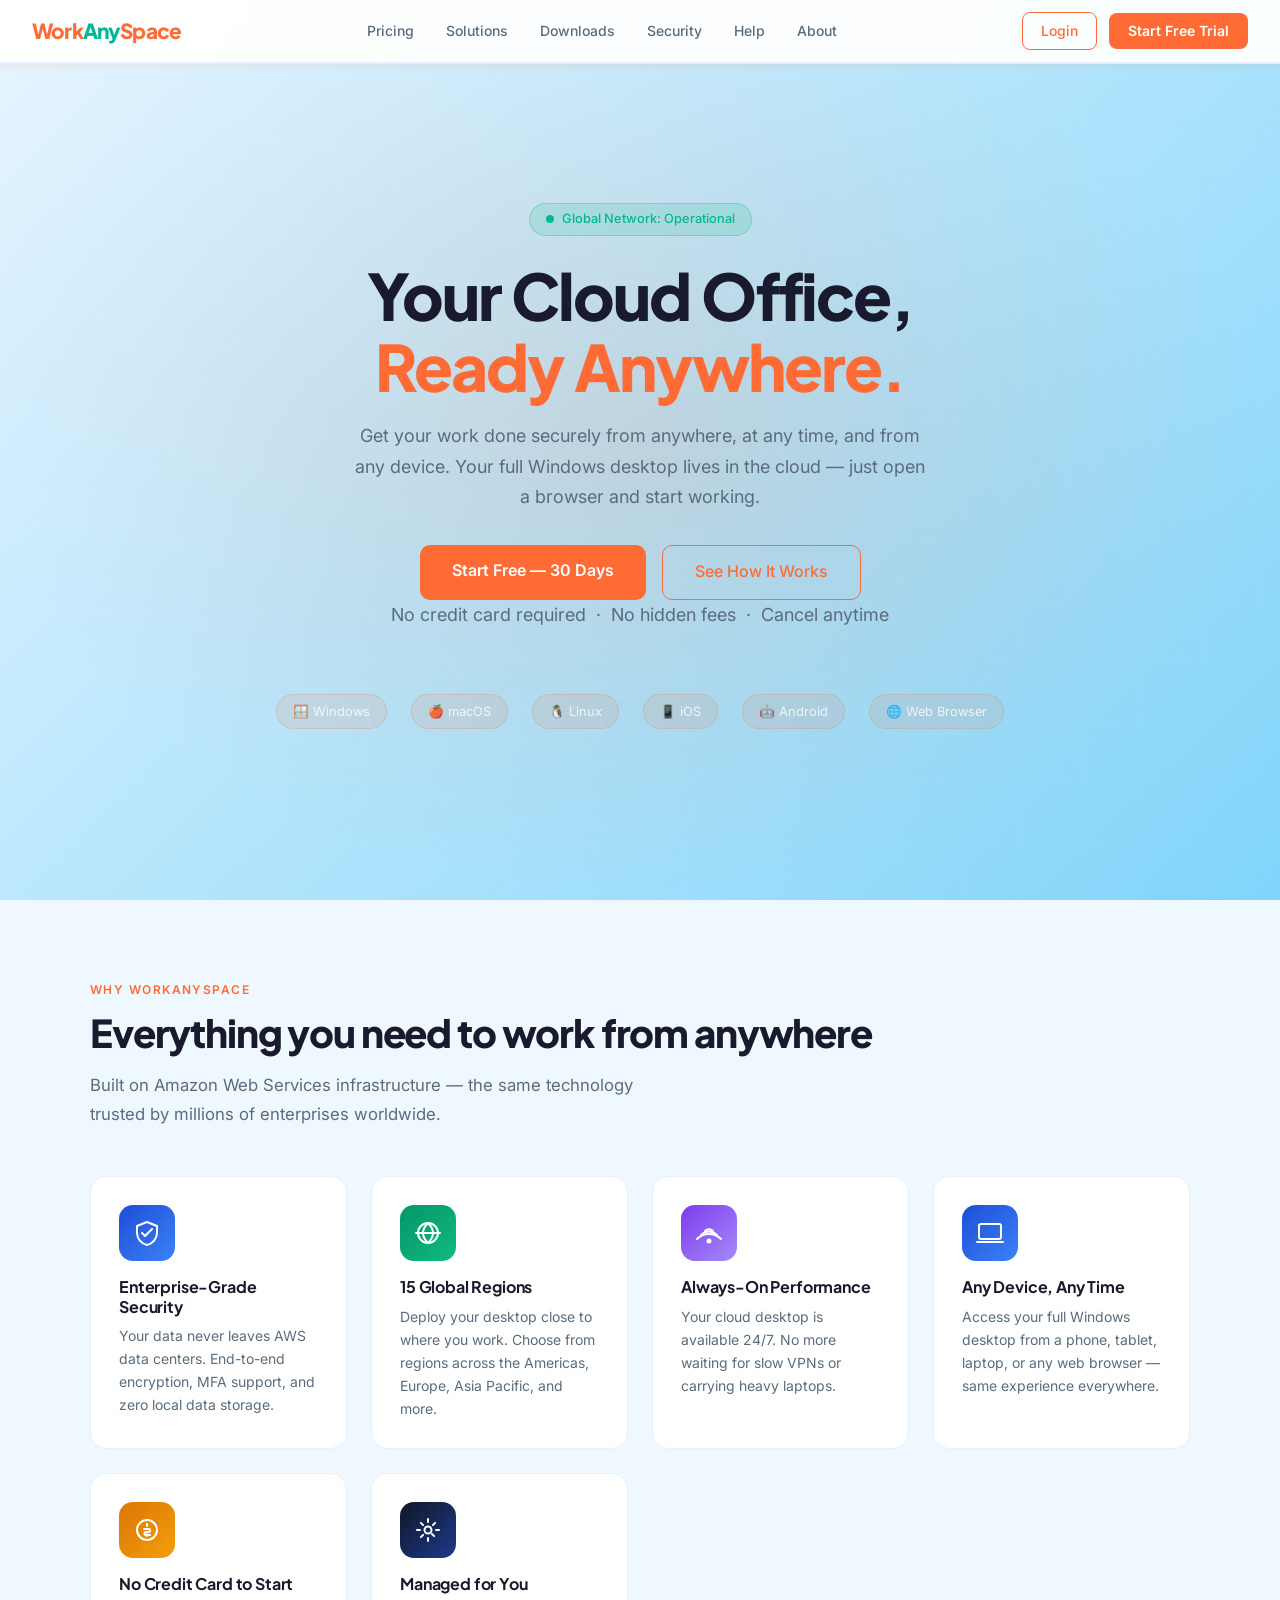
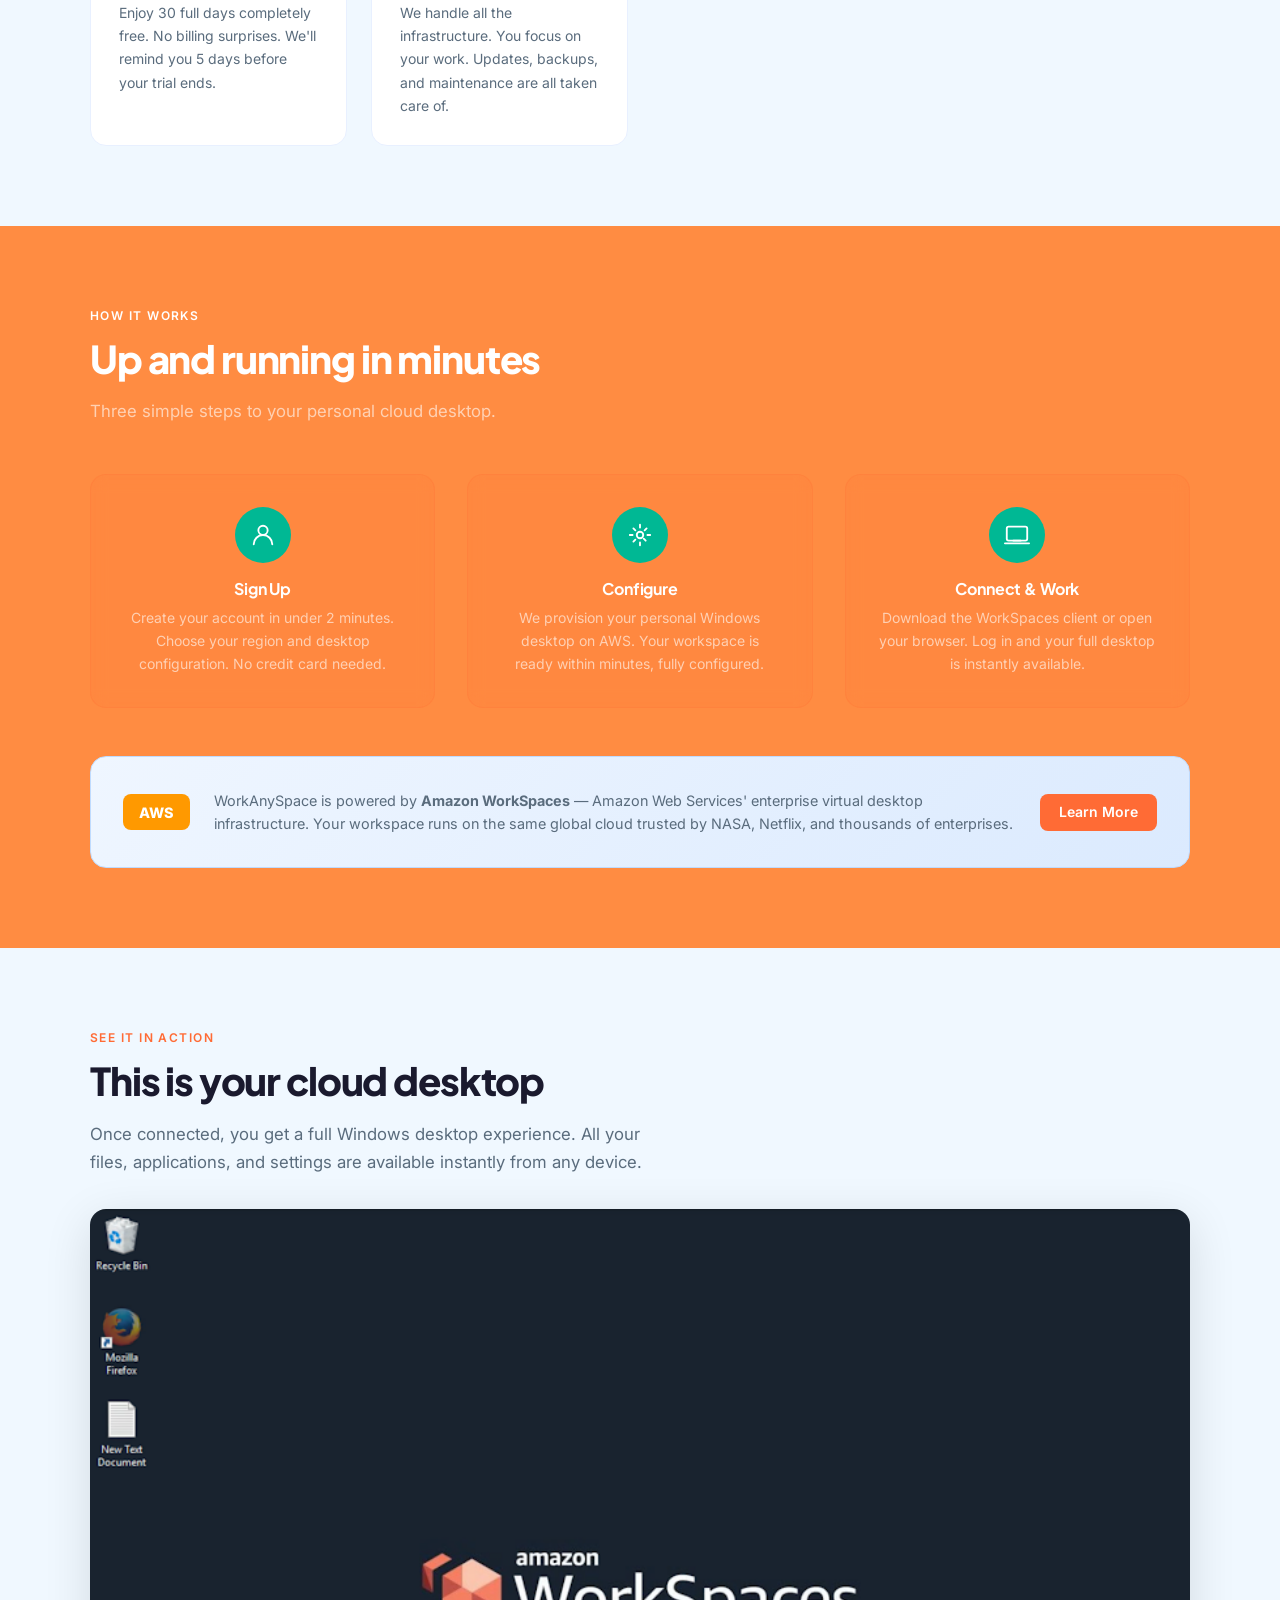
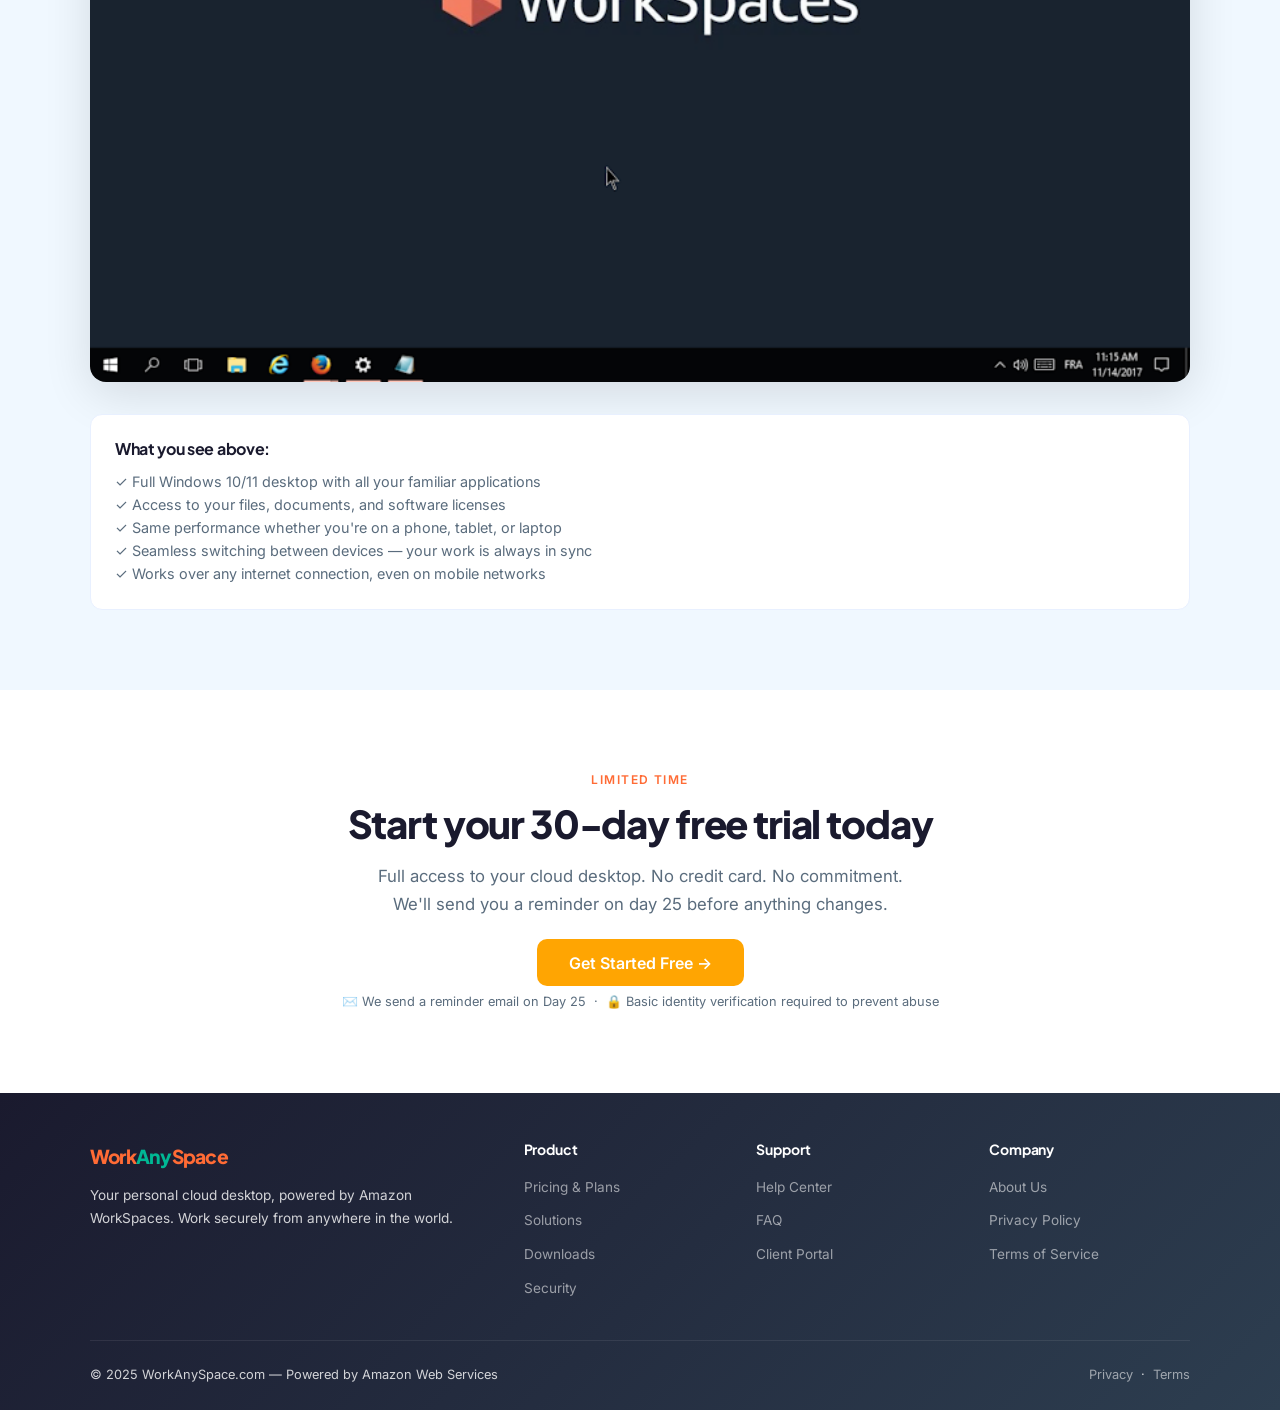
==== index.html @ a906f974 "Add files via upload" ====
<!DOCTYPE html>
<html lang="en">
<head>
  <meta charset="UTF-8" />
  <meta name="viewport" content="width=device-width, initial-scale=1.0" />
  <title>WorkAnySpace – Your Cloud Desktop, Anywhere</title>
  <meta name="description" content="Get your work done securely from anywhere, at any time, on any device. Powered by Amazon WorkSpaces. Start free for 30 days." />
  <link rel="stylesheet" href="styles.css" />
  <!-- Google tag (gtag.js) -->
  <script async src="https://www.googletagmanager.com/gtag/js?id=G-0SPVFYB1VT"></script>
  <script>
    window.dataLayer = window.dataLayer || [];
    function gtag(){dataLayer.push(arguments);}
    gtag('js', new Date());
    gtag('config', 'G-0SPVFYB1VT');
  </script>
</head>
<body>

<nav>
  <a href="index.html" class="nav-logo">Work<span>Any</span>Space</a>
  <ul class="nav-links">
    <li><a href="pricing.html">Pricing</a></li>
    <li><a href="solutions.html">Solutions</a></li>
    <li><a href="downloads.html">Downloads</a></li>
    <li><a href="security.html">Security</a></li>
    <li><a href="help.html">Help</a></li>
    <li><a href="about.html">About</a></li>
  </ul>
  <div class="nav-actions">
    <a href="dashboard.html" class="btn-outline">Login</a>
    <a href="pricing.html" class="btn-primary">Start Free Trial</a>
  </div>
</nav>

<!-- HERO -->
<section class="hero">
  <div class="hero-grid"></div>
  <div class="hero-content">
    <div class="status-badge">
      <span class="status-dot"></span>
      Global Network: Operational
    </div>
    <h1>Your Cloud Office,<br /><span>Ready Anywhere.</span></h1>
    <p>Get your work done securely from anywhere, at any time, and from any device. Your full Windows desktop lives in the cloud — just open a browser and start working.</p>
    <div class="hero-cta">
      <a href="pricing.html" class="btn-primary btn-large">Start Free — 30 Days</a>
      <a href="solutions.html" class="btn-outline btn-large">See How It Works</a>
    </div>
    <p class="free-note">No credit card required &nbsp;·&nbsp; No hidden fees &nbsp;·&nbsp; Cancel anytime</p>
    <div class="hero-devices">
      <span class="device-pill">🪟 Windows</span>
      <span class="device-pill">🍎 macOS</span>
      <span class="device-pill">🐧 Linux</span>
      <span class="device-pill">📱 iOS</span>
      <span class="device-pill">🤖 Android</span>
      <span class="device-pill">🌐 Web Browser</span>
    </div>
  </div>
</section>

<!-- CORE ADVANTAGES -->
<section style="background: var(--bg-light);">
  <div class="section-inner">
    <div class="section-label">Why WorkAnySpace</div>
    <h2 class="section-title">Everything you need to work from anywhere</h2>
    <p class="section-sub">Built on Amazon Web Services infrastructure — the same technology trusted by millions of enterprises worldwide.</p>
    <div class="features-grid">
      <div class="feature-card">
        <div class="feature-icon icon"><svg viewBox="0 0 28 28" fill="none" stroke="#fff" stroke-width="2" stroke-linecap="round" stroke-linejoin="round"><path d="M14 3L4 7v7c0 5.5 4.3 10.7 10 12 5.7-1.3 10-6.5 10-12V7L14 3z"/><polyline points="9,14 12,17 19,10"/></svg></div>
        <h3>Enterprise-Grade Security</h3>
        <p>Your data never leaves AWS data centers. End-to-end encryption, MFA support, and zero local data storage.</p>
      </div>
      <div class="feature-card">
        <div class="feature-icon icon icon-green"><svg viewBox="0 0 28 28" fill="none" stroke="#fff" stroke-width="2" stroke-linecap="round" stroke-linejoin="round"><circle cx="14" cy="14" r="10"/><path d="M2 14h24M14 4c-3 3-5 6-5 10s2 7 5 10M14 4c3 3 5 6 5 10s-2 7-5 10"/></svg></div>
        <h3>15 Global Regions</h3>
        <p>Deploy your desktop close to where you work. Choose from regions across the Americas, Europe, Asia Pacific, and more.</p>
      </div>
      <div class="feature-card">
        <div class="feature-icon icon icon-purple"><svg viewBox="0 0 28 28" fill="none" stroke="#fff" stroke-width="2" stroke-linecap="round" stroke-linejoin="round"><path d="M2 20c3.3-3.3 7.8-5 12-5s8.7 1.7 12 5"/><path d="M6 16c2.2-2.2 5.2-3.5 8-3.5s5.8 1.3 8 3.5"/><path d="M10 12c1.1-1.1 2.6-1.8 4-1.8s2.9.7 4 1.8"/><circle cx="14" cy="22" r="1.5" fill="#fff"/></svg></div>
        <h3>Always-On Performance</h3>
        <p>Your cloud desktop is available 24/7. No more waiting for slow VPNs or carrying heavy laptops.</p>
      </div>
      <div class="feature-card">
        <div class="feature-icon icon"><svg viewBox="0 0 28 28" fill="none" stroke="#fff" stroke-width="2" stroke-linecap="round" stroke-linejoin="round"><rect x="3" y="5" width="22" height="15" rx="2"/><path d="M1 23h26"/><path d="M10 20h8"/></svg></div>
        <h3>Any Device, Any Time</h3>
        <p>Access your full Windows desktop from a phone, tablet, laptop, or any web browser — same experience everywhere.</p>
      </div>
      <div class="feature-card">
        <div class="feature-icon icon icon-orange"><svg viewBox="0 0 28 28" fill="none" stroke="#fff" stroke-width="2" stroke-linecap="round" stroke-linejoin="round"><circle cx="14" cy="14" r="10"/><path d="M14 8v2m0 8v2m-3-7h4.5a1.5 1.5 0 010 3H13a1.5 1.5 0 000 3H17"/></svg></div>
        <h3>No Credit Card to Start</h3>
        <p>Enjoy 30 full days completely free. No billing surprises. We'll remind you 5 days before your trial ends.</p>
      </div>
      <div class="feature-card">
        <div class="feature-icon icon icon-dark"><svg viewBox="0 0 28 28" fill="none" stroke="#fff" stroke-width="2" stroke-linecap="round" stroke-linejoin="round"><circle cx="14" cy="14" r="3.5"/><path d="M14 3v3m0 16v3M3 14h3m16 0h3m-3.9-7.1-2.1 2.1M9 19l-2.1 2.1M20.1 20.1 18 18M9 9 6.9 6.9"/></svg></div>
        <h3>Managed for You</h3>
        <p>We handle all the infrastructure. You focus on your work. Updates, backups, and maintenance are all taken care of.</p>
      </div>
    </div>
  </div>
</section>

<!-- HOW IT WORKS -->
<section class="steps">
  <div class="section-inner">
    <div class="section-label">How It Works</div>
    <h2 class="section-title">Up and running in minutes</h2>
    <p class="section-sub">Three simple steps to your personal cloud desktop.</p>
    <div class="steps-grid">
      <div class="step-card">
        <div class="step-num"><svg viewBox="0 0 28 28" fill="none" stroke="#fff" stroke-width="2" stroke-linecap="round" stroke-linejoin="round" width="26" height="26"><circle cx="14" cy="9" r="5"/><path d="M4 24c0-5.5 4.5-10 10-10s10 4.5 10 10"/></svg></div>
        <h3>Sign Up</h3>
        <p>Create your account in under 2 minutes. Choose your region and desktop configuration. No credit card needed.</p>
      </div>
      <div class="step-card">
        <div class="step-num"><svg viewBox="0 0 28 28" fill="none" stroke="#fff" stroke-width="2" stroke-linecap="round" stroke-linejoin="round" width="26" height="26"><circle cx="14" cy="14" r="3.5"/><path d="M14 3v3m0 16v3M3 14h3m16 0h3m-3.9-7.1-2.1 2.1M9 19l-2.1 2.1M20.1 20.1 18 18M9 9 6.9 6.9"/></svg></div>
        <h3>Configure</h3>
        <p>We provision your personal Windows desktop on AWS. Your workspace is ready within minutes, fully configured.</p>
      </div>
      <div class="step-card">
        <div class="step-num"><svg viewBox="0 0 28 28" fill="none" stroke="#fff" stroke-width="2" stroke-linecap="round" stroke-linejoin="round" width="26" height="26"><rect x="3" y="5" width="22" height="15" rx="2"/><path d="M1 23h26"/><path d="M10 20h8"/></svg></div>
        <h3>Connect & Work</h3>
        <p>Download the WorkSpaces client or open your browser. Log in and your full desktop is instantly available.</p>
      </div>
    </div>
    <div class="trust-banner">
      <span class="aws-badge">AWS</span>
      <p>WorkAnySpace is powered by <strong>Amazon WorkSpaces</strong> — Amazon Web Services' enterprise virtual desktop infrastructure. Your workspace runs on the same global cloud trusted by NASA, Netflix, and thousands of enterprises.</p>
      <a href="security.html" class="btn-primary">Learn More</a>
    </div>
  </div>
</section>

<!-- WORKSPACE EXAMPLE -->
<section style="background: var(--bg-light);">
  <div class="section-inner">
    <div class="section-label">See It In Action</div>
    <h2 class="section-title">This is your cloud desktop</h2>
    <p class="section-sub">Once connected, you get a full Windows desktop experience. All your files, applications, and settings are available instantly from any device.</p>
    <div style="margin-top:2rem; border-radius:16px; overflow:hidden; box-shadow:0 12px 48px rgba(0,0,0,0.12);">
      <img src="workspace-sample.webp" alt="WorkAnySpace Cloud Desktop Example" style="width:100%; height:auto; display:block;" />
    </div>
    <div style="margin-top:2rem; background:#fff; border:1px solid var(--border); border-radius:12px; padding:1.5rem;">
      <h3 style="font-size:1rem; font-weight:700; margin-bottom:0.75rem; color:var(--text-dark);">What you see above:</h3>
      <ul style="list-style:none; color:var(--text-muted); font-size:0.9rem; line-height:1.8;">
        <li>✓ Full Windows 10/11 desktop with all your familiar applications</li>
        <li>✓ Access to your files, documents, and software licenses</li>
        <li>✓ Same performance whether you're on a phone, tablet, or laptop</li>
        <li>✓ Seamless switching between devices — your work is always in sync</li>
        <li>✓ Works over any internet connection, even on mobile networks</li>
      </ul>
    </div>
  </div>
</section>

<!-- TRIAL CTA -->
<section style="background: var(--bg-white); text-align: center;">
  <div class="section-inner">
    <div class="section-label">Limited Time</div>
    <h2 class="section-title">Start your 30-day free trial today</h2>
    <p class="section-sub" style="margin: 0 auto 2rem;">Full access to your cloud desktop. No credit card. No commitment. We'll send you a reminder on day 25 before anything changes.</p>
    <a href="pricing.html" class="btn-primary btn-large btn-orange">Get Started Free →</a>
    <p style="margin-top: 1rem; font-size: 0.8rem; color: var(--text-muted);">
      ✉️ We send a reminder email on Day 25 &nbsp;·&nbsp; 🔒 Basic identity verification required to prevent abuse
    </p>
  </div>
</section>

<footer>
  <div class="footer-grid">
    <div class="footer-brand">
      <a href="index.html" class="nav-logo">Work<span>Any</span>Space</a>
      <p>Your personal cloud desktop, powered by Amazon WorkSpaces. Work securely from anywhere in the world.</p>
    </div>
    <div class="footer-col">
      <h4>Product</h4>
      <ul>
        <li><a href="pricing.html">Pricing & Plans</a></li>
        <li><a href="solutions.html">Solutions</a></li>
        <li><a href="downloads.html">Downloads</a></li>
        <li><a href="security.html">Security</a></li>
      </ul>
    </div>
    <div class="footer-col">
      <h4>Support</h4>
      <ul>
        <li><a href="help.html">Help Center</a></li>
        <li><a href="help.html#faq">FAQ</a></li>
        <li><a href="dashboard.html">Client Portal</a></li>
      </ul>
    </div>
    <div class="footer-col">
      <h4>Company</h4>
      <ul>
        <li><a href="about.html">About Us</a></li>
        <li><a href="privacy.html">Privacy Policy</a></li>
        <li><a href="terms.html">Terms of Service</a></li>
      </ul>
    </div>
  </div>
  <div class="footer-bottom">
    <span>© 2025 WorkAnySpace.com — Powered by Amazon Web Services</span>
    <span><a href="privacy.html">Privacy</a> &nbsp;·&nbsp; <a href="terms.html">Terms</a></span>
  </div>
</footer>

</body>
</html>
---- styles.css ----
@import url('https://fonts.googleapis.com/css2?family=Plus+Jakarta+Sans:wght@400;500;600;700;800&family=Inter:wght@300;400;500;600&display=swap');

:root {
  --primary: #FF6B35;
  --primary-dark: #FF8C42;
  --accent-green: #00B894;
  --accent-orange: #FFA502;
  --bg-light: #F0F8FF;
  --bg-white: #ffffff;
  --text-dark: #1A1A2E;
  --text-muted: #5A6C7D;
  --border: #E8F0FF;
  --glass-bg: rgba(255, 107, 53, 0.1);
  --glass-border: rgba(255, 107, 53, 0.2);
  --font-heading: 'Plus Jakarta Sans', sans-serif;
  --font-body: 'Inter', sans-serif;
}

html {
  box-sizing: border-box;
}

*, *::before, *::after {
  box-sizing: inherit;
  margin: 0;
  padding: 0;
}

body {
  font-family: var(--font-body);
  background: var(--bg-light);
  color: var(--text-dark);
  line-height: 1.6;
  font-size: 16px;
  -webkit-font-smoothing: antialiased;
  -moz-osx-font-smoothing: grayscale;
  overflow-x: hidden;
}

/* Apply heading font to all headings */
h1, h2, h3, h4, h5, h6 {
  font-family: var(--font-heading);
  line-height: 1.2;
  letter-spacing: -0.02em;
}

p, li, label, input, select, textarea, button, a {
  font-family: var(--font-body);
  line-height: 1.6;
}

/* Tighten letter-spacing on large display headings */
.hero h1, .section-title, .about-hero h1, .page-hero h1, .dash-header h1 {
  font-family: var(--font-heading);
  letter-spacing: -0.03em;
}

/* NAV */
nav {
  position: fixed; top: 0; width: 100%; z-index: 1000;
  background: rgba(255, 255, 255, 0.95);
  backdrop-filter: blur(12px);
  border-bottom: 2px solid #E8F0FF;
  padding: 0 2rem;
  display: flex; align-items: center; justify-content: space-between;
  height: 64px;
  max-width: 100%;
  box-sizing: border-box;
  box-shadow: 0 2px 8px rgba(255, 107, 53, 0.1);
}
.nav-logo {
  font-family: var(--font-heading);
  font-size: 1.3rem; font-weight: 800; color: #FF6B35;
  text-decoration: none; letter-spacing: -0.04em;
}
.nav-logo span { color: #00B894; }
.nav-links { display: flex; gap: 2rem; list-style: none; }
.nav-links a {
  color: #5A6C7D; text-decoration: none;
  font-size: 0.875rem; font-weight: 500; transition: color 0.2s;
  letter-spacing: 0;
}
.nav-links a:hover { color: #FF6B35; }
.nav-actions { display: flex; gap: 0.75rem; align-items: center; }
.btn-outline {
  padding: 0.45rem 1.1rem; border: 1.5px solid #FF6B35;
  color: #FF6B35; border-radius: 8px; text-decoration: none;
  font-size: 0.875rem; font-weight: 500; transition: all 0.2s;
  font-family: var(--font-body); letter-spacing: 0;
}
.btn-outline:hover { border-color: #FF6B35; background: rgba(255, 107, 53, 0.1); }
.btn-primary {
  padding: 0.45rem 1.2rem; background: #FF6B35;
  color: #fff; border-radius: 8px; text-decoration: none;
  font-size: 0.875rem; font-weight: 600; transition: all 0.2s;
  border: none; cursor: pointer;
  font-family: var(--font-body); letter-spacing: 0;
}
.btn-primary:hover { background: #FF8C42; transform: translateY(-1px); }
.btn-large {
  padding: 0.85rem 2rem; font-size: 1rem; border-radius: 10px;
}
.btn-orange {
  background: var(--accent-orange); color: #fff;
}
.btn-orange:hover { background: #D97706; }

/* HERO */
.hero {
  min-height: 100vh;
  background: linear-gradient(135deg, #E8F4FF 0%, #B3E5FC 50%, #81D4FA 100%);
  display: flex; align-items: center; justify-content: center;
  text-align: center; padding: 6rem 2rem 4rem;
  position: relative; overflow: hidden;
}
.hero::before {
  content: '';
  position: absolute; inset: 0;
  background: radial-gradient(ellipse at 50% 50%, rgba(255, 107, 53, 0.15) 0%, transparent 70%);
}
.hero-grid {
  position: absolute; inset: 0; opacity: 0.05;
  background-image: linear-gradient(rgba(255,255,255,0.5) 1px, transparent 1px),
    linear-gradient(90deg, rgba(255,255,255,0.5) 1px, transparent 1px);
  background-size: 60px 60px;
}
.hero-content { position: relative; z-index: 1; max-width: 800px; }
.status-badge {
  display: inline-flex; align-items: center; gap: 0.5rem;
  background: rgba(16,185,129,0.15); border: 1px solid rgba(16,185,129,0.3);
  color: var(--accent-green); padding: 0.35rem 1rem; border-radius: 999px;
  font-size: 0.8rem; font-weight: 500; margin-bottom: 1.5rem;
}
.status-dot {
  width: 8px; height: 8px; background: var(--accent-green);
  border-radius: 50%; animation: pulse 2s infinite;
}
@keyframes pulse {
  0%,100% { opacity: 1; transform: scale(1); }
  50% { opacity: 0.5; transform: scale(1.3); }
}
.hero h1 {
  font-family: var(--font-heading);
  font-size: clamp(2.4rem, 5.5vw, 4rem); font-weight: 800;
  color: #1A1A2E; line-height: 1.1; margin-bottom: 1.25rem;
  letter-spacing: -0.03em;
}
.hero h1 span { color: #FF6B35; }
.hero p {
  font-family: var(--font-body);
  font-size: 1.125rem; color: #5A6C7D;
  max-width: 580px; margin: 0 auto 2rem;
  line-height: 1.7; font-weight: 400;
}
.hero-cta { display: flex; gap: 1rem; justify-content: center; flex-wrap: wrap; }
.free-note {
  margin-top: 1rem; font-size: 0.8rem; color: rgba(255,255,255,0.45);
}
.hero-devices {
  margin-top: 4rem; display: flex; justify-content: center; gap: 1.5rem;
  flex-wrap: wrap;
}
.device-pill {
  background: var(--glass-bg); border: 1px solid var(--glass-border);
  backdrop-filter: blur(8px); color: rgba(255,255,255,0.8);
  padding: 0.4rem 1rem; border-radius: 999px; font-size: 0.8rem;
}

/* SECTIONS */
section { padding: 5rem 2rem; box-sizing: border-box; }
.section-inner { max-width: 1100px; margin: 0 auto; }
.section-label {
  font-family: var(--font-body);
  font-size: 0.75rem; font-weight: 600; letter-spacing: 0.12em;
  text-transform: uppercase; color: var(--primary); margin-bottom: 0.75rem;
}
.section-title {
  font-family: var(--font-heading);
  font-size: clamp(1.9rem, 3vw, 2.6rem); font-weight: 800;
  color: var(--text-dark); letter-spacing: -0.03em; margin-bottom: 1rem;
  line-height: 1.15;
}
.section-sub {
  font-family: var(--font-body);
  font-size: 1.05rem; color: var(--text-muted); max-width: 560px;
  line-height: 1.7;
}

/* FEATURES GRID */
.features-grid {
  display: grid; grid-template-columns: repeat(auto-fit, minmax(240px, 1fr));
  gap: 1.5rem; margin-top: 3rem;
}
.feature-card {
  background: var(--bg-white); border: 1px solid var(--border);
  border-radius: 16px; padding: 1.75rem;
  transition: transform 0.2s, box-shadow 0.2s;
}
.feature-card:hover { transform: translateY(-4px); box-shadow: 0 12px 40px rgba(0,0,0,0.08); }
.feature-icon {
  width: 64px; height: 64px;
  display: flex; align-items: center; justify-content: center;
  margin-bottom: 1rem; overflow: visible; background: none;
}
.feature-card h3 { font-family: var(--font-heading); font-size: 1rem; font-weight: 700; margin-bottom: 0.5rem; letter-spacing: -0.01em; }
.feature-card p { font-family: var(--font-body); font-size: 0.875rem; color: var(--text-muted); line-height: 1.65; }

/* STEPS */
.steps { background: var(--primary-dark); }
.steps .section-title, .steps .section-label { color: #fff; }
.steps .section-sub { color: rgba(255,255,255,0.6); }
.steps-grid {
  display: grid; grid-template-columns: repeat(auto-fit, minmax(220px, 1fr));
  gap: 2rem; margin-top: 3rem;
}
.step-card {
  background: var(--glass-bg); border: 1px solid var(--glass-border);
  backdrop-filter: blur(8px); border-radius: 16px; padding: 2rem;
  text-align: center; position: relative;
}
.step-num {
  width: 64px; height: 64px;
  display: flex; align-items: center; justify-content: center;
  margin: 0 auto 1rem; overflow: hidden;
}
.step-card h3 { font-family: var(--font-heading); color: #fff; font-size: 1rem; font-weight: 700; margin-bottom: 0.5rem; letter-spacing: -0.01em; }
.step-card p { font-family: var(--font-body); color: rgba(255,255,255,0.6); font-size: 0.875rem; line-height: 1.65; }

/* TRUST BANNER */
.trust-banner {
  background: linear-gradient(135deg, #EFF6FF, #DBEAFE);
  border: 1px solid #BFDBFE; border-radius: 16px;
  padding: 2rem; margin-top: 3rem;
  display: flex; align-items: center; gap: 1.5rem; flex-wrap: wrap;
}
.trust-banner .aws-badge {
  background: #FF9900; color: #fff; font-weight: 800;
  padding: 0.4rem 1rem; border-radius: 8px; font-size: 0.9rem;
}
.trust-banner p { color: var(--text-muted); font-size: 0.9rem; flex: 1; }

/* PRICING */
.pricing-grid {
  display: grid; grid-template-columns: repeat(auto-fit, minmax(220px, 1fr));
  gap: 1.25rem; margin-top: 3rem;
}
.plan-card {
  background: var(--bg-white); border: 2px solid var(--border);
  border-radius: 20px; padding: 2rem; position: relative;
  transition: transform 0.2s, box-shadow 0.2s;
}
.plan-card:hover { transform: translateY(-4px); box-shadow: 0 16px 48px rgba(0,0,0,0.1); }
.plan-card.popular { border-color: var(--primary); }
.popular-badge {
  position: absolute; top: -14px; left: 50%; transform: translateX(-50%);
  background: var(--primary); color: #fff;
  padding: 0.25rem 1rem; border-radius: 999px; font-size: 0.75rem; font-weight: 600;
}
.free-badge {
  background: var(--accent-green); color: #fff;
  padding: 0.25rem 0.75rem; border-radius: 999px;
  font-size: 0.75rem; font-weight: 600; display: inline-block; margin-bottom: 1rem;
}
.plan-name { font-family: var(--font-heading); font-size: 1.15rem; font-weight: 700; margin-bottom: 0.25rem; letter-spacing: -0.02em; }
.plan-specs { font-family: var(--font-body); font-size: 0.8rem; color: var(--text-muted); margin-bottom: 1rem; }
.plan-price { font-family: var(--font-heading); font-size: 2rem; font-weight: 800; color: var(--text-dark); letter-spacing: -0.03em; }
.plan-price span { font-size: 0.9rem; font-weight: 400; color: var(--text-muted); }
.plan-price-block { margin: 0.75rem 0; }
.plan-price-free { font-family: var(--font-heading); font-size: 4rem; font-weight: 800; color: var(--accent-green); line-height: 1; letter-spacing: -0.04em; text-shadow: 0 2px 12px rgba(16,185,129,0.25); }
.plan-price-free-label { font-size: 0.85rem; font-weight: 500; color: var(--text-muted); vertical-align: middle; margin-left: 0.25rem; letter-spacing: 0; }
.plan-price-after { font-size: 0.85rem; color: var(--text-muted); margin-top: 0.4rem; }
.plan-features { list-style: none; margin: 1.25rem 0; }
.plan-features li {
  font-family: var(--font-body);
  font-size: 0.875rem; color: var(--text-muted);
  padding: 0.35rem 0; border-bottom: 1px solid var(--border);
  display: flex; align-items: center; gap: 0.5rem; line-height: 1.5;
}
.plan-features li::before { content: '✓'; color: var(--accent-green); font-weight: 700; }

/* ORDER FORM */
.order-section { background: linear-gradient(135deg, #E8F4FF, #F0F8FF); }
.order-section .section-title { color: #1A1A2E; }
.order-section .section-label { color: #FF6B35; }
.order-form {
  background: rgba(255, 107, 53, 0.08); border: 2px solid #FFD4B8;
  border-radius: 20px; padding: 2.5rem; margin-top: 2rem;
  width: 100%;
  box-sizing: border-box;
}
.form-grid { display: grid; grid-template-columns: 1fr 1fr; gap: 1.5rem; max-width: 100%; }
.form-group { display: flex; flex-direction: column; gap: 0.5rem; }
.form-group.full { grid-column: 1/-1; }
.form-group label { font-family: var(--font-body); font-size: 0.8rem; font-weight: 600; color: #1A1A2E; letter-spacing: 0.02em; text-transform: uppercase; }
.form-group select, .form-group input {
  padding: 0.75rem 1rem; border-radius: 10px;
  border: 2px solid #E8F0FF;
  background: #fff; color: #1A1A2E;
  font-size: 0.9rem; font-family: var(--font-body);
  outline: none; transition: border-color 0.2s;
}
.form-group select:focus, .form-group input:focus { border-color: #FF6B35; }
.form-group select option { background: #fff; color: #1A1A2E; }
.order-summary {
  background: rgba(16,185,129,0.1); border: 1px solid rgba(16,185,129,0.3);
  border-radius: 12px; padding: 1.5rem; margin-top: 1.5rem;
}
.order-summary h4 { color: #fff; font-size: 1rem; margin-bottom: 1rem; }
.summary-row {
  display: flex; justify-content: space-between;
  font-size: 0.875rem; color: rgba(255,255,255,0.7); padding: 0.35rem 0;
}
.summary-row.total {
  border-top: 1px solid rgba(255,255,255,0.15); margin-top: 0.5rem;
  padding-top: 0.75rem; font-weight: 700; color: #fff; font-size: 1rem;
}
.summary-row .free-tag { color: var(--accent-green); font-weight: 700; }

/* SOLUTIONS */
.solutions-grid {
  display: grid; grid-template-columns: repeat(auto-fit, minmax(300px, 1fr));
  gap: 1.5rem; margin-top: 3rem;
}
.solution-card {
  background: var(--bg-white); border: 1px solid var(--border);
  border-radius: 20px; padding: 2rem; overflow: hidden; position: relative;
}
.solution-card::before {
  content: ''; position: absolute; top: 0; left: 0; right: 0; height: 4px;
  background: linear-gradient(90deg, var(--primary), var(--accent-green));
}
.solution-icon { margin-bottom: 1rem; display: block; width: 64px; height: 64px; overflow: hidden; }
.solution-card h3 { font-family: var(--font-heading); font-size: 1.1rem; font-weight: 700; margin-bottom: 0.75rem; letter-spacing: -0.02em; }
.solution-card p { font-family: var(--font-body); font-size: 0.875rem; color: var(--text-muted); line-height: 1.65; }
.solution-tags { display: flex; flex-wrap: wrap; gap: 0.5rem; margin-top: 1rem; }
.tag {
  background: #EFF6FF; color: var(--primary);
  padding: 0.2rem 0.6rem; border-radius: 6px; font-size: 0.75rem; font-weight: 500;
}

/* DOWNLOADS */
.downloads-grid {
  display: grid; grid-template-columns: repeat(auto-fit, minmax(180px, 1fr));
  gap: 1.25rem; margin-top: 3rem;
}
.download-card {
  background: var(--bg-white); border: 1px solid var(--border);
  border-radius: 16px; padding: 1.75rem; text-align: center;
  text-decoration: none; color: var(--text-dark);
  transition: all 0.2s;
}
.download-card:hover {
  border-color: var(--primary); transform: translateY(-3px);
  box-shadow: 0 8px 24px rgba(29,78,216,0.12);
}
.download-icon { margin-bottom: 0.75rem; display: flex; justify-content: center; width: 64px; height: 64px; overflow: hidden; margin-left: auto; margin-right: auto; }
.download-card h3 { font-family: var(--font-heading); font-size: 0.95rem; font-weight: 700; margin-bottom: 0.25rem; letter-spacing: -0.01em; }
.download-card p { font-family: var(--font-body); font-size: 0.8rem; color: var(--text-muted); }
.web-access {
  background: linear-gradient(135deg, #EFF6FF, #DBEAFE);
  border: 2px dashed var(--primary); border-radius: 16px;
  padding: 2rem; text-align: center; margin-top: 2rem;
}
.web-access h3 { font-size: 1.1rem; font-weight: 700; margin-bottom: 0.5rem; }
.web-access p { font-size: 0.875rem; color: var(--text-muted); }

/* SECURITY */
.security-hero { background: var(--primary-dark); padding: 5rem 2rem; }
.security-hero .section-title { color: #fff; }
.security-hero .section-label { color: var(--accent-green); }
.security-hero .section-sub { color: rgba(255,255,255,0.6); }
.security-grid {
  display: grid; grid-template-columns: repeat(auto-fit, minmax(280px, 1fr));
  gap: 1.5rem; margin-top: 3rem;
}
.security-card {
  background: var(--glass-bg); border: 1px solid var(--glass-border);
  backdrop-filter: blur(8px); border-radius: 16px; padding: 1.75rem;
}
.security-card h3 { font-family: var(--font-heading); color: #fff; font-size: 1rem; font-weight: 700; margin-bottom: 0.75rem; letter-spacing: -0.01em; }
.security-card p { font-family: var(--font-body); color: rgba(255,255,255,0.65); font-size: 0.875rem; line-height: 1.65; }
.security-icon { margin-bottom: 0.75rem; display: block; width: 64px; height: 64px; overflow: hidden; }

/* FAQ */
.faq-list { margin-top: 2.5rem; max-width: 760px; }
.faq-item {
  border: 1px solid var(--border); border-radius: 12px;
  margin-bottom: 0.75rem; overflow: hidden;
}
.faq-q {
  padding: 1.1rem 1.25rem; font-family: var(--font-heading); font-weight: 600; font-size: 0.95rem;
  cursor: pointer; display: flex; justify-content: space-between; align-items: center;
  background: var(--bg-white); user-select: none; letter-spacing: -0.01em;
}
.faq-q:hover { background: #F1F5F9; }
.faq-a {
  padding: 0 1.25rem; max-height: 0; overflow: hidden;
  transition: max-height 0.3s ease, padding 0.3s;
  font-family: var(--font-body); font-size: 0.875rem; color: var(--text-muted);
  background: var(--bg-white); line-height: 1.7;
}
.faq-item.open .faq-a { max-height: 200px; padding: 0.75rem 1.25rem 1.25rem; }
.faq-item.open .faq-arrow { transform: rotate(180deg); }
.faq-arrow { transition: transform 0.3s; font-size: 0.8rem; color: var(--text-muted); }

/* ABOUT */
.about-hero { background: linear-gradient(135deg, #0F172A, #1e3a8a); padding: 6rem 2rem 4rem; }
.about-hero h1 { font-family: var(--font-heading); color: #fff; font-size: clamp(2rem, 4vw, 3rem); font-weight: 800; margin-bottom: 1rem; letter-spacing: -0.03em; }
.about-hero p { font-family: var(--font-body); color: rgba(255,255,255,0.7); font-size: 1.05rem; max-width: 600px; line-height: 1.7; }
.values-grid {
  display: grid; grid-template-columns: repeat(auto-fit, minmax(220px, 1fr));
  gap: 1.5rem; margin-top: 3rem;
}
.value-card {
  background: var(--bg-white); border: 1px solid var(--border);
  border-radius: 16px; padding: 1.75rem; text-align: center;
}
.value-icon { margin-bottom: 0.75rem; display: flex; justify-content: center; width: 64px; height: 64px; overflow: hidden; margin-left: auto; margin-right: auto; }
.value-card h3 { font-family: var(--font-heading); font-size: 1rem; font-weight: 700; margin-bottom: 0.5rem; letter-spacing: -0.01em; }
.value-card p { font-family: var(--font-body); font-size: 0.85rem; color: var(--text-muted); line-height: 1.65; }

/* DASHBOARD */
.dashboard-layout {
  display: grid; grid-template-columns: 240px 1fr;
  min-height: calc(100vh - 64px); margin-top: 64px;
}
.sidebar {
  background: var(--primary-dark); padding: 2rem 1rem;
  border-right: 1px solid rgba(255,255,255,0.08);
}
.sidebar-nav { list-style: none; margin-top: 1rem; }
.sidebar-nav li a {
  display: flex; align-items: center; gap: 0.5rem;
  padding: 0.75rem 1rem; border-radius: 10px;
  color: rgba(255,255,255,0.65); text-decoration: none;
  font-size: 0.875rem; font-weight: 500; transition: all 0.2s;
}
.sidebar-nav li a:hover, .sidebar-nav li a.active {
  background: rgba(255,255,255,0.1); color: #fff;
}
.sidebar-nav li a.active { background: var(--primary); }
.dashboard-main { padding: 2.5rem; background: var(--bg-light); }
.dash-header { margin-bottom: 2rem; }
.dash-header h1 { font-family: var(--font-heading); font-size: 1.5rem; font-weight: 800; letter-spacing: -0.02em; }
.dash-header p { font-family: var(--font-body); color: var(--text-muted); font-size: 0.9rem; }
.dash-grid {
  display: grid; grid-template-columns: repeat(auto-fit, minmax(220px, 1fr));
  gap: 1.25rem; margin-bottom: 2rem;
}
.dash-card {
  background: var(--bg-white); border: 1px solid var(--border);
  border-radius: 16px; padding: 1.5rem;
}
.dash-card .label { font-family: var(--font-body); font-size: 0.75rem; color: var(--text-muted); font-weight: 500; margin-bottom: 0.5rem; letter-spacing: 0.04em; text-transform: uppercase; }
.dash-card .value { font-family: var(--font-heading); font-size: 1.8rem; font-weight: 800; color: var(--text-dark); letter-spacing: -0.03em; }
.dash-card .sub { font-family: var(--font-body); font-size: 0.8rem; color: var(--text-muted); margin-top: 0.25rem; }
.trial-bar { background: #ECFDF5; border: 1px solid #A7F3D0; border-radius: 12px; padding: 1.25rem; margin-bottom: 2rem; }
.trial-bar h4 { font-size: 0.9rem; font-weight: 700; color: #065F46; margin-bottom: 0.5rem; }
.progress-track { background: #D1FAE5; border-radius: 999px; height: 8px; }
.progress-fill { background: var(--accent-green); height: 8px; border-radius: 999px; width: 20%; }
.trial-bar p { font-size: 0.8rem; color: #065F46; margin-top: 0.5rem; }
.dash-section { background: var(--bg-white); border: 1px solid var(--border); border-radius: 16px; padding: 1.5rem; margin-bottom: 1.5rem; }
.dash-section h3 { font-family: var(--font-heading); font-size: 1rem; font-weight: 700; margin-bottom: 1rem; letter-spacing: -0.01em; }
.ticket-form { display: flex; flex-direction: column; gap: 0.75rem; }
.ticket-form input, .ticket-form textarea, .ticket-form select {
  padding: 0.75rem 1rem; border: 1px solid var(--border);
  border-radius: 10px; font-family: var(--font-body);
  font-size: 0.875rem; outline: none; transition: border-color 0.2s;
}
.ticket-form input:focus, .ticket-form textarea:focus, .ticket-form select:focus { border-color: var(--primary); }
.ticket-form textarea { resize: vertical; min-height: 100px; }

/* FOOTER */
footer {
  background: linear-gradient(135deg, #1A1A2E, #2D3E50); color: rgba(255,255,255,0.8);
  padding: 3rem 2rem 1.5rem;
  box-sizing: border-box;
}
.footer-grid {
  max-width: 1100px; margin: 0 auto;
  display: grid; grid-template-columns: 2fr 1fr 1fr 1fr; gap: 2rem;
  padding-bottom: 2rem; border-bottom: 1px solid rgba(255,255,255,0.08);
}
.footer-brand .nav-logo { font-size: 1.2rem; display: block; margin-bottom: 0.75rem; }
.footer-brand p { font-size: 0.85rem; line-height: 1.7; }
.footer-col h4 { font-family: var(--font-heading); color: #fff; font-size: 0.875rem; font-weight: 700; margin-bottom: 1rem; letter-spacing: -0.01em; }
.footer-col ul { list-style: none; }
.footer-col ul li { margin-bottom: 0.5rem; }
.footer-col ul li a { color: rgba(255,255,255,0.55); text-decoration: none; font-size: 0.85rem; transition: color 0.2s; }
.footer-col ul li a:hover { color: #fff; }
.footer-bottom {
  max-width: 1100px; margin: 1.5rem auto 0;
  display: flex; justify-content: space-between; align-items: center;
  font-size: 0.8rem; flex-wrap: wrap; gap: 0.5rem;
}
.footer-bottom a { color: rgba(255,255,255,0.55); text-decoration: none; }

/* PAGE HERO */
.page-hero {
  background: linear-gradient(135deg, #E8F4FF, #B3E5FC);
  padding: 7rem 2rem 4rem; text-align: center;
  box-sizing: border-box;
}
.page-hero h1 { font-family: var(--font-heading); color: #1A1A2E; font-size: clamp(1.9rem, 4vw, 2.9rem); font-weight: 800; margin-bottom: 0.75rem; letter-spacing: -0.03em; }
.page-hero p { font-family: var(--font-body); color: #5A6C7D; font-size: 1rem; max-width: 560px; margin: 0 auto; line-height: 1.7; }

/* SVG ICONS - replaces sprite */
.icon {
  display: inline-flex; align-items: center; justify-content: center;
  width: 56px; height: 56px; border-radius: 14px;
  background: linear-gradient(135deg, #1D4ED8, #3B82F6);
  margin-bottom: 1rem; flex-shrink: 0;
}
.icon svg { width: 28px; height: 28px; }
.icon-green { background: linear-gradient(135deg, #059669, #10B981); }
.icon-orange { background: linear-gradient(135deg, #D97706, #F59E0B); }
.icon-purple { background: linear-gradient(135deg, #7C3AED, #A78BFA); }
.icon-dark   { background: linear-gradient(135deg, #0F172A, #1e3a8a); }

/* container resets */
.feature-icon { width: 56px; height: 56px; border-radius: 0;
  display: flex; align-items: center; justify-content: center; margin-bottom: 1rem; }
.feature-icon.icon { background: linear-gradient(135deg, #1D4ED8, #3B82F6); border-radius: 14px; }
.feature-icon.icon-green { background: linear-gradient(135deg, #059669, #10B981); }
.feature-icon.icon-orange { background: linear-gradient(135deg, #D97706, #F59E0B); }
.feature-icon.icon-purple { background: linear-gradient(135deg, #7C3AED, #A78BFA); }
.feature-icon.icon-dark   { background: linear-gradient(135deg, #0F172A, #1e3a8a); }
.solution-icon { margin-bottom: 1rem; }
.security-icon { margin-bottom: 0.75rem; }
.value-icon    { margin-bottom: 0.75rem; display: flex; justify-content: center; }
.download-icon { margin-bottom: 0.75rem; display: flex; justify-content: center; }
.step-num {
  width: 56px; height: 56px; border-radius: 50%;
  background: var(--accent-green);
  display: flex; align-items: center; justify-content: center;
  margin: 0 auto 1rem;
}

/* RESPONSIVE */
@media (max-width: 768px) {
  .nav-links { display: none; }
  .form-grid { grid-template-columns: 1fr; }
  .footer-grid { grid-template-columns: 1fr 1fr; }
  .dashboard-layout { grid-template-columns: 1fr; }
  .sidebar { display: none; }
}
@media (max-width: 480px) {
  .footer-grid { grid-template-columns: 1fr; }
  .hero-cta { flex-direction: column; align-items: center; }
}
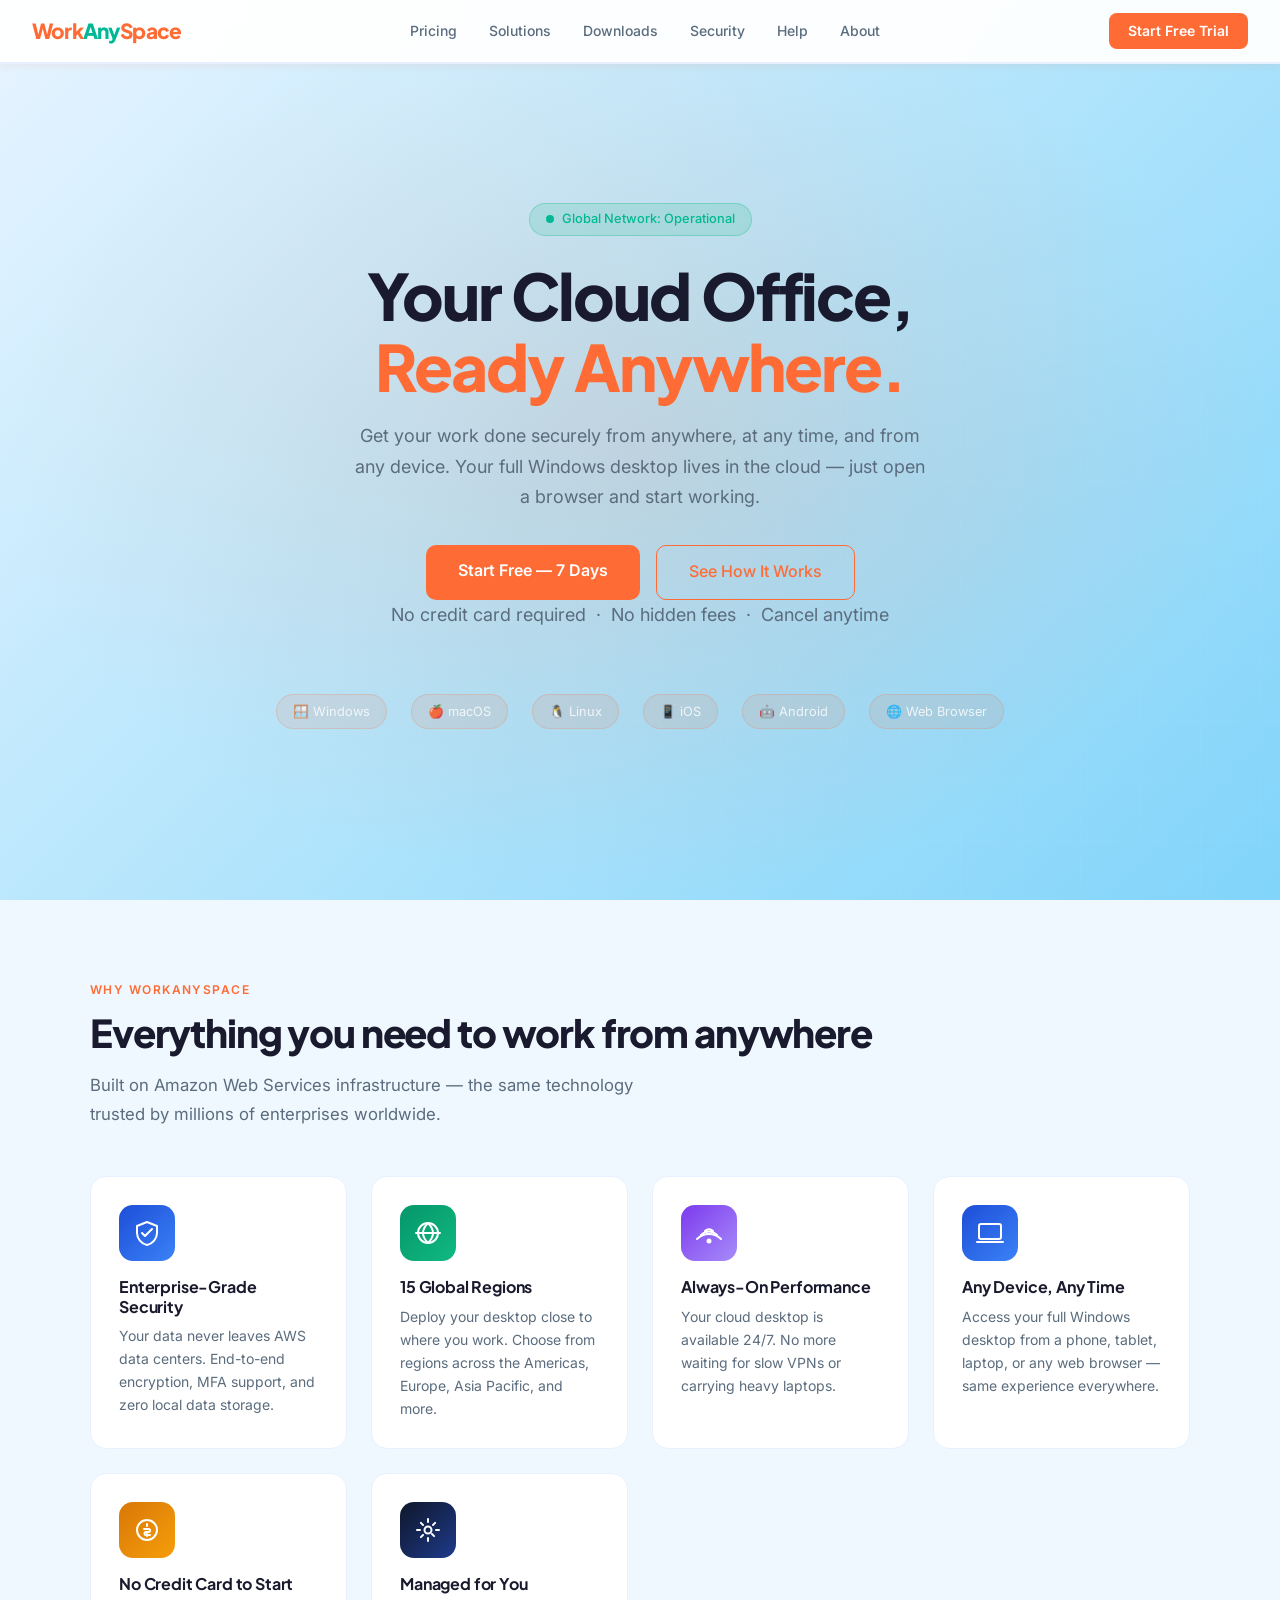
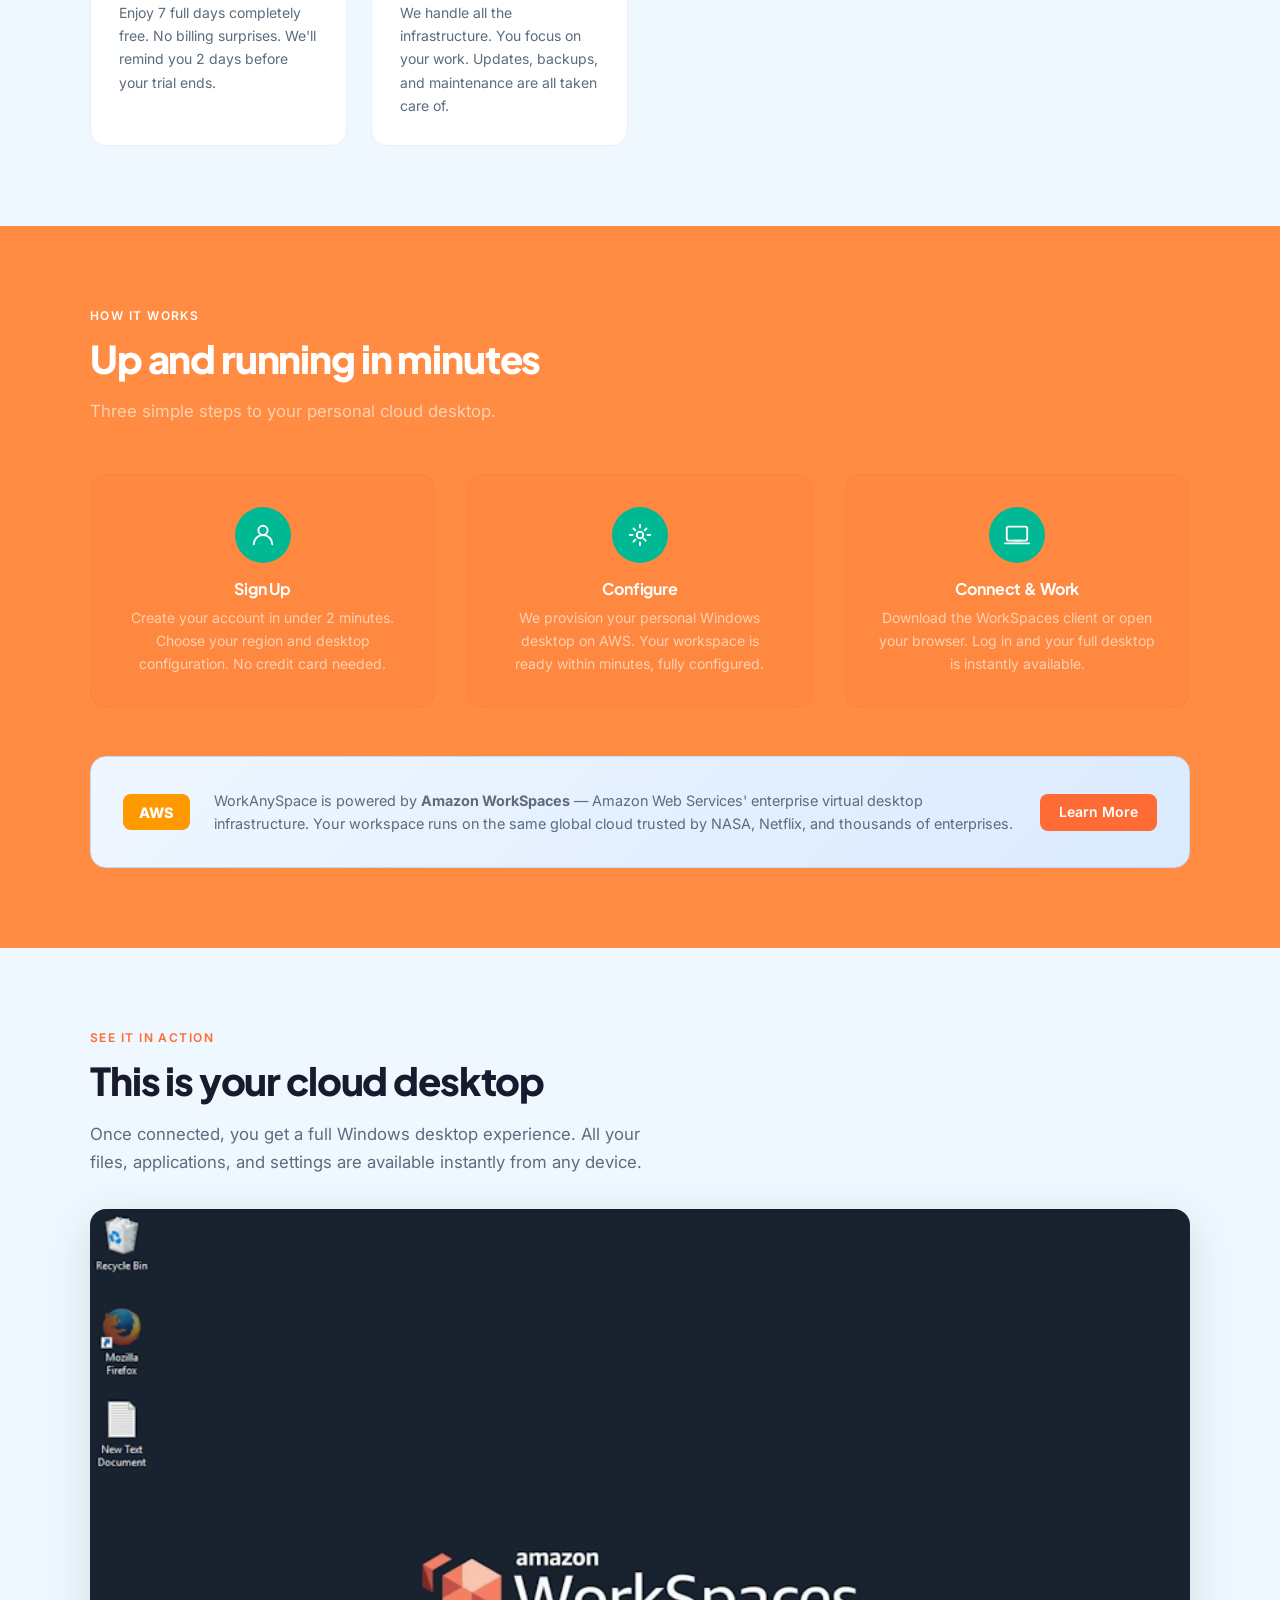
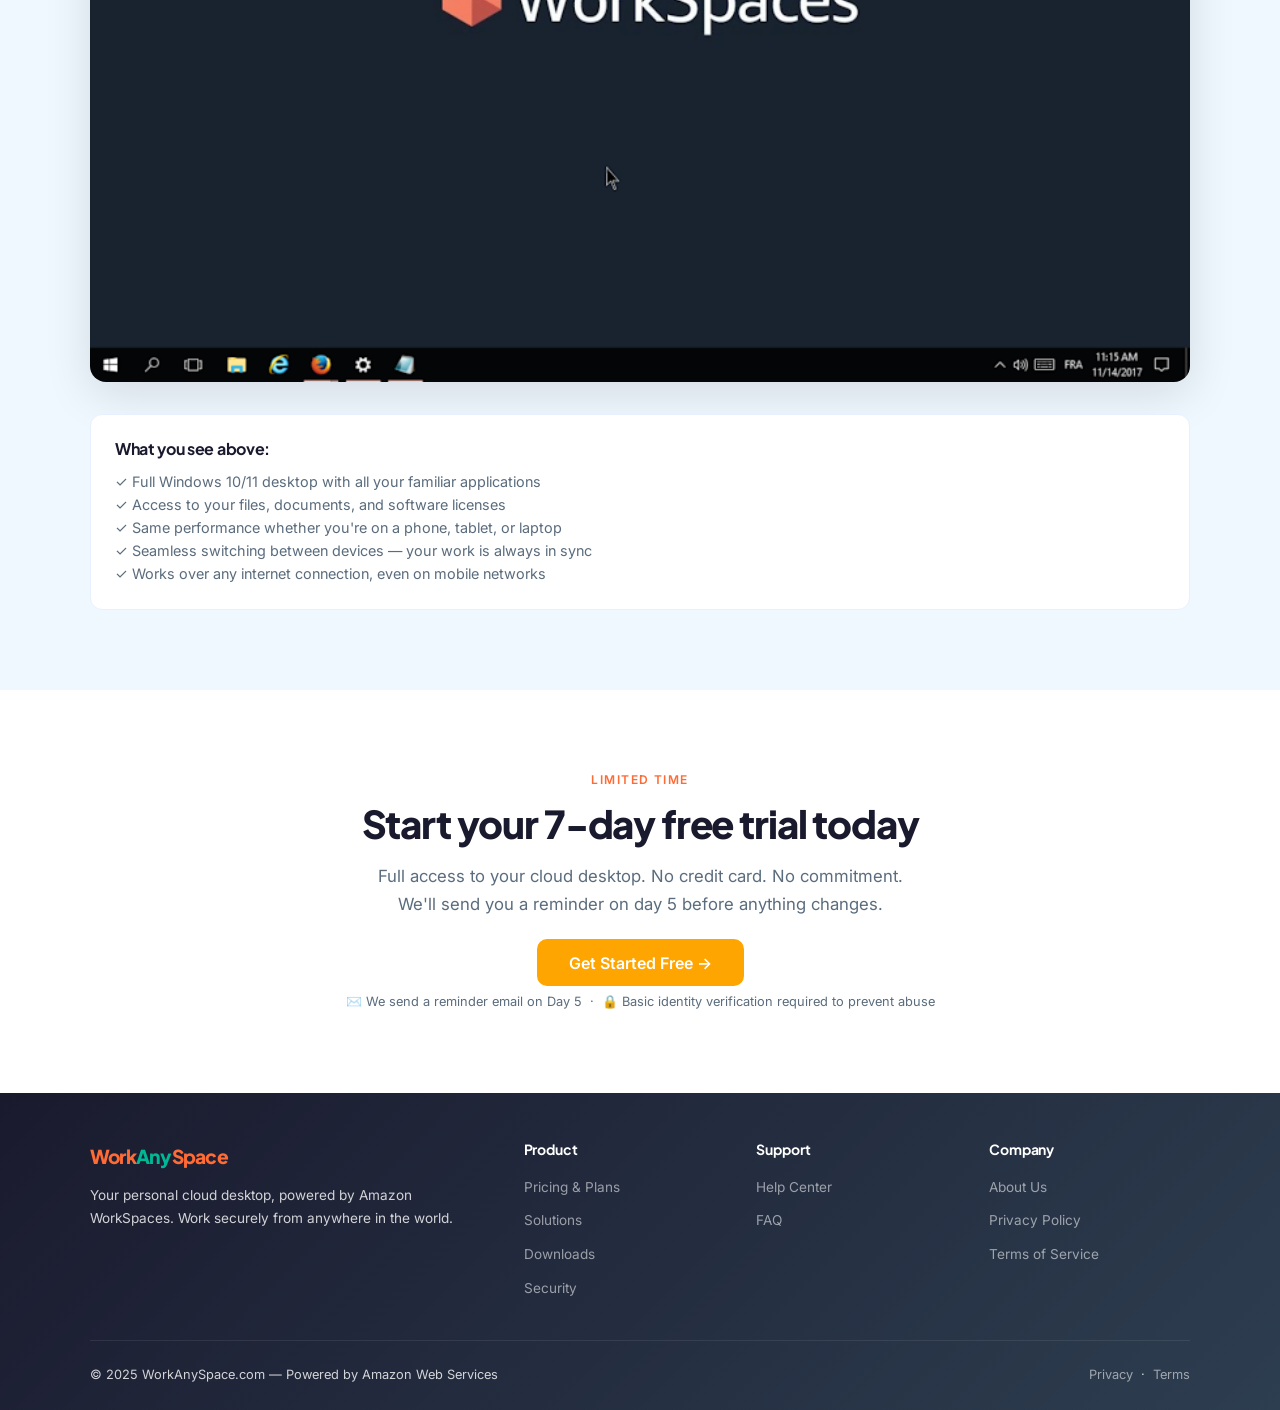
==== commit 4eb7af10: "Add files via upload" ====
--- a/index.html
+++ b/index.html
@@ -4,7 +4,71 @@
   <meta charset="UTF-8" />
   <meta name="viewport" content="width=device-width, initial-scale=1.0" />
   <title>WorkAnySpace – Your Cloud Desktop, Anywhere</title>
-  <meta name="description" content="Get your work done securely from anywhere, at any time, on any device. Powered by Amazon WorkSpaces. Start free for 30 days." />
+  <meta name="description" content="Get your work done securely from anywhere, at any time, on any device. Powered by Amazon WorkSpaces. Start free for 7 days." />
+  <link rel="canonical" href="https://www.workanyspace.com/index.html" />
+  <link rel="icon" type="image/svg+xml" href="data:image/svg+xml,<svg xmlns='http://www.w3.org/2000/svg' viewBox='0 0 32 32'><rect width='32' height='32' rx='8' fill='%231D4ED8'/><text x='50%25' y='54%25' dominant-baseline='middle' text-anchor='middle' font-size='18' font-family='Arial' font-weight='bold' fill='white'>W</text></svg>" />
+
+  <!-- Open Graph / Facebook -->
+  <meta property="og:type" content="website" />
+  <meta property="og:url" content="https://www.workanyspace.com/" />
+  <meta property="og:title" content="WorkAnySpace – Your Cloud Desktop, Anywhere" />
+  <meta property="og:description" content="Get your work done securely from anywhere, at any time, on any device. Powered by Amazon WorkSpaces. Start free for 7 days." />
+  <meta property="og:image" content="https://www.workanyspace.com/workspace-sample.webp" />
+  <meta property="og:site_name" content="WorkAnySpace" />
+
+  <!-- Twitter Card -->
+  <meta name="twitter:card" content="summary_large_image" />
+  <meta name="twitter:title" content="WorkAnySpace – Your Cloud Desktop, Anywhere" />
+  <meta name="twitter:description" content="Get your work done securely from anywhere, at any time, on any device. Powered by Amazon WorkSpaces. Start free for 7 days." />
+  <meta name="twitter:image" content="https://www.workanyspace.com/workspace-sample.webp" />
+
+  <!-- Structured Data: Organization + WebSite -->
+  <script type="application/ld+json">
+  {
+    "@context": "https://schema.org",
+    "@graph": [
+      {
+        "@type": "Organization",
+        "@id": "https://www.workanyspace.com/#organization",
+        "name": "WorkAnySpace",
+        "url": "https://www.workanyspace.com/",
+        "logo": "https://www.workanyspace.com/workspace-sample.webp",
+        "description": "WorkAnySpace provides cloud desktop solutions powered by Amazon WorkSpaces, enabling secure remote work from any device, anywhere in the world.",
+        "contactPoint": {
+          "@type": "ContactPoint",
+          "email": "support@workanyspace.com",
+          "contactType": "customer support"
+        },
+        "sameAs": []
+      },
+      {
+        "@type": "WebSite",
+        "@id": "https://www.workanyspace.com/#website",
+        "url": "https://www.workanyspace.com/",
+        "name": "WorkAnySpace",
+        "description": "Your Cloud Desktop, Anywhere – Powered by Amazon WorkSpaces",
+        "publisher": {
+          "@id": "https://www.workanyspace.com/#organization"
+        }
+      },
+      {
+        "@type": "SoftwareApplication",
+        "name": "WorkAnySpace Cloud Desktop",
+        "applicationCategory": "BusinessApplication",
+        "operatingSystem": "Windows, macOS, Linux, iOS, Android, Web Browser",
+        "description": "A cloud desktop service powered by Amazon WorkSpaces. Access your full Windows desktop from any device, anywhere in the world.",
+        "url": "https://www.workanyspace.com/",
+        "offers": {
+          "@type": "Offer",
+          "price": "0",
+          "priceCurrency": "USD",
+          "description": "Free 7-day trial, no credit card required"
+        }
+      }
+    ]
+  }
+  </script>
+
   <link rel="stylesheet" href="styles.css" />
   <!-- Google tag (gtag.js) -->
   <script async src="https://www.googletagmanager.com/gtag/js?id=G-0SPVFYB1VT"></script>
@@ -28,7 +92,6 @@
     <li><a href="about.html">About</a></li>
   </ul>
   <div class="nav-actions">
-    <a href="dashboard.html" class="btn-outline">Login</a>
     <a href="pricing.html" class="btn-primary">Start Free Trial</a>
   </div>
 </nav>
@@ -44,7 +107,7 @@
     <h1>Your Cloud Office,<br /><span>Ready Anywhere.</span></h1>
     <p>Get your work done securely from anywhere, at any time, and from any device. Your full Windows desktop lives in the cloud — just open a browser and start working.</p>
     <div class="hero-cta">
-      <a href="pricing.html" class="btn-primary btn-large">Start Free — 30 Days</a>
+      <a href="pricing.html" class="btn-primary btn-large">Start Free — 7 Days</a>
       <a href="solutions.html" class="btn-outline btn-large">See How It Works</a>
     </div>
     <p class="free-note">No credit card required &nbsp;·&nbsp; No hidden fees &nbsp;·&nbsp; Cancel anytime</p>
@@ -89,7 +152,7 @@
       <div class="feature-card">
         <div class="feature-icon icon icon-orange"><svg viewBox="0 0 28 28" fill="none" stroke="#fff" stroke-width="2" stroke-linecap="round" stroke-linejoin="round"><circle cx="14" cy="14" r="10"/><path d="M14 8v2m0 8v2m-3-7h4.5a1.5 1.5 0 010 3H13a1.5 1.5 0 000 3H17"/></svg></div>
         <h3>No Credit Card to Start</h3>
-        <p>Enjoy 30 full days completely free. No billing surprises. We'll remind you 5 days before your trial ends.</p>
+        <p>Enjoy 7 full days completely free. No billing surprises. We'll remind you 2 days before your trial ends.</p>
       </div>
       <div class="feature-card">
         <div class="feature-icon icon icon-dark"><svg viewBox="0 0 28 28" fill="none" stroke="#fff" stroke-width="2" stroke-linecap="round" stroke-linejoin="round"><circle cx="14" cy="14" r="3.5"/><path d="M14 3v3m0 16v3M3 14h3m16 0h3m-3.9-7.1-2.1 2.1M9 19l-2.1 2.1M20.1 20.1 18 18M9 9 6.9 6.9"/></svg></div>
@@ -138,7 +201,7 @@
     <h2 class="section-title">This is your cloud desktop</h2>
     <p class="section-sub">Once connected, you get a full Windows desktop experience. All your files, applications, and settings are available instantly from any device.</p>
     <div style="margin-top:2rem; border-radius:16px; overflow:hidden; box-shadow:0 12px 48px rgba(0,0,0,0.12);">
-      <img src="workspace-sample.webp" alt="WorkAnySpace Cloud Desktop Example" style="width:100%; height:auto; display:block;" />
+      <img src="workspace-sample.webp" alt="WorkAnySpace Cloud Desktop Example – Full Windows Desktop in Browser" width="1200" height="750" style="width:100%; height:auto; display:block;" />
     </div>
     <div style="margin-top:2rem; background:#fff; border:1px solid var(--border); border-radius:12px; padding:1.5rem;">
       <h3 style="font-size:1rem; font-weight:700; margin-bottom:0.75rem; color:var(--text-dark);">What you see above:</h3>
@@ -157,11 +220,11 @@
 <section style="background: var(--bg-white); text-align: center;">
   <div class="section-inner">
     <div class="section-label">Limited Time</div>
-    <h2 class="section-title">Start your 30-day free trial today</h2>
-    <p class="section-sub" style="margin: 0 auto 2rem;">Full access to your cloud desktop. No credit card. No commitment. We'll send you a reminder on day 25 before anything changes.</p>
+    <h2 class="section-title">Start your 7-day free trial today</h2>
+    <p class="section-sub" style="margin: 0 auto 2rem;">Full access to your cloud desktop. No credit card. No commitment. We'll send you a reminder on day 5 before anything changes.</p>
     <a href="pricing.html" class="btn-primary btn-large btn-orange">Get Started Free →</a>
     <p style="margin-top: 1rem; font-size: 0.8rem; color: var(--text-muted);">
-      ✉️ We send a reminder email on Day 25 &nbsp;·&nbsp; 🔒 Basic identity verification required to prevent abuse
+      ✉️ We send a reminder email on Day 5 &nbsp;·&nbsp; 🔒 Basic identity verification required to prevent abuse
     </p>
   </div>
 </section>
@@ -186,7 +249,6 @@
       <ul>
         <li><a href="help.html">Help Center</a></li>
         <li><a href="help.html#faq">FAQ</a></li>
-        <li><a href="dashboard.html">Client Portal</a></li>
       </ul>
     </div>
     <div class="footer-col">
@@ -204,5 +266,21 @@
   </div>
 </footer>
 
+<script>
+  (function(d,t) {
+    var BASE_URL="https://app.chatwoot.com";
+    var g=d.createElement(t),s=d.getElementsByTagName(t)[0];
+    g.src=BASE_URL+"/packs/js/sdk.js";
+    g.async = true;
+    s.parentNode.insertBefore(g,s);
+    g.onload=function(){
+      window.chatwootSDK.run({
+        websiteToken: 'YqMaUxyNu1opMcPJSpZGg3Go',
+        baseUrl: BASE_URL
+      })
+    }
+  })(document,"script");
+</script>
+
 </body>
 </html>
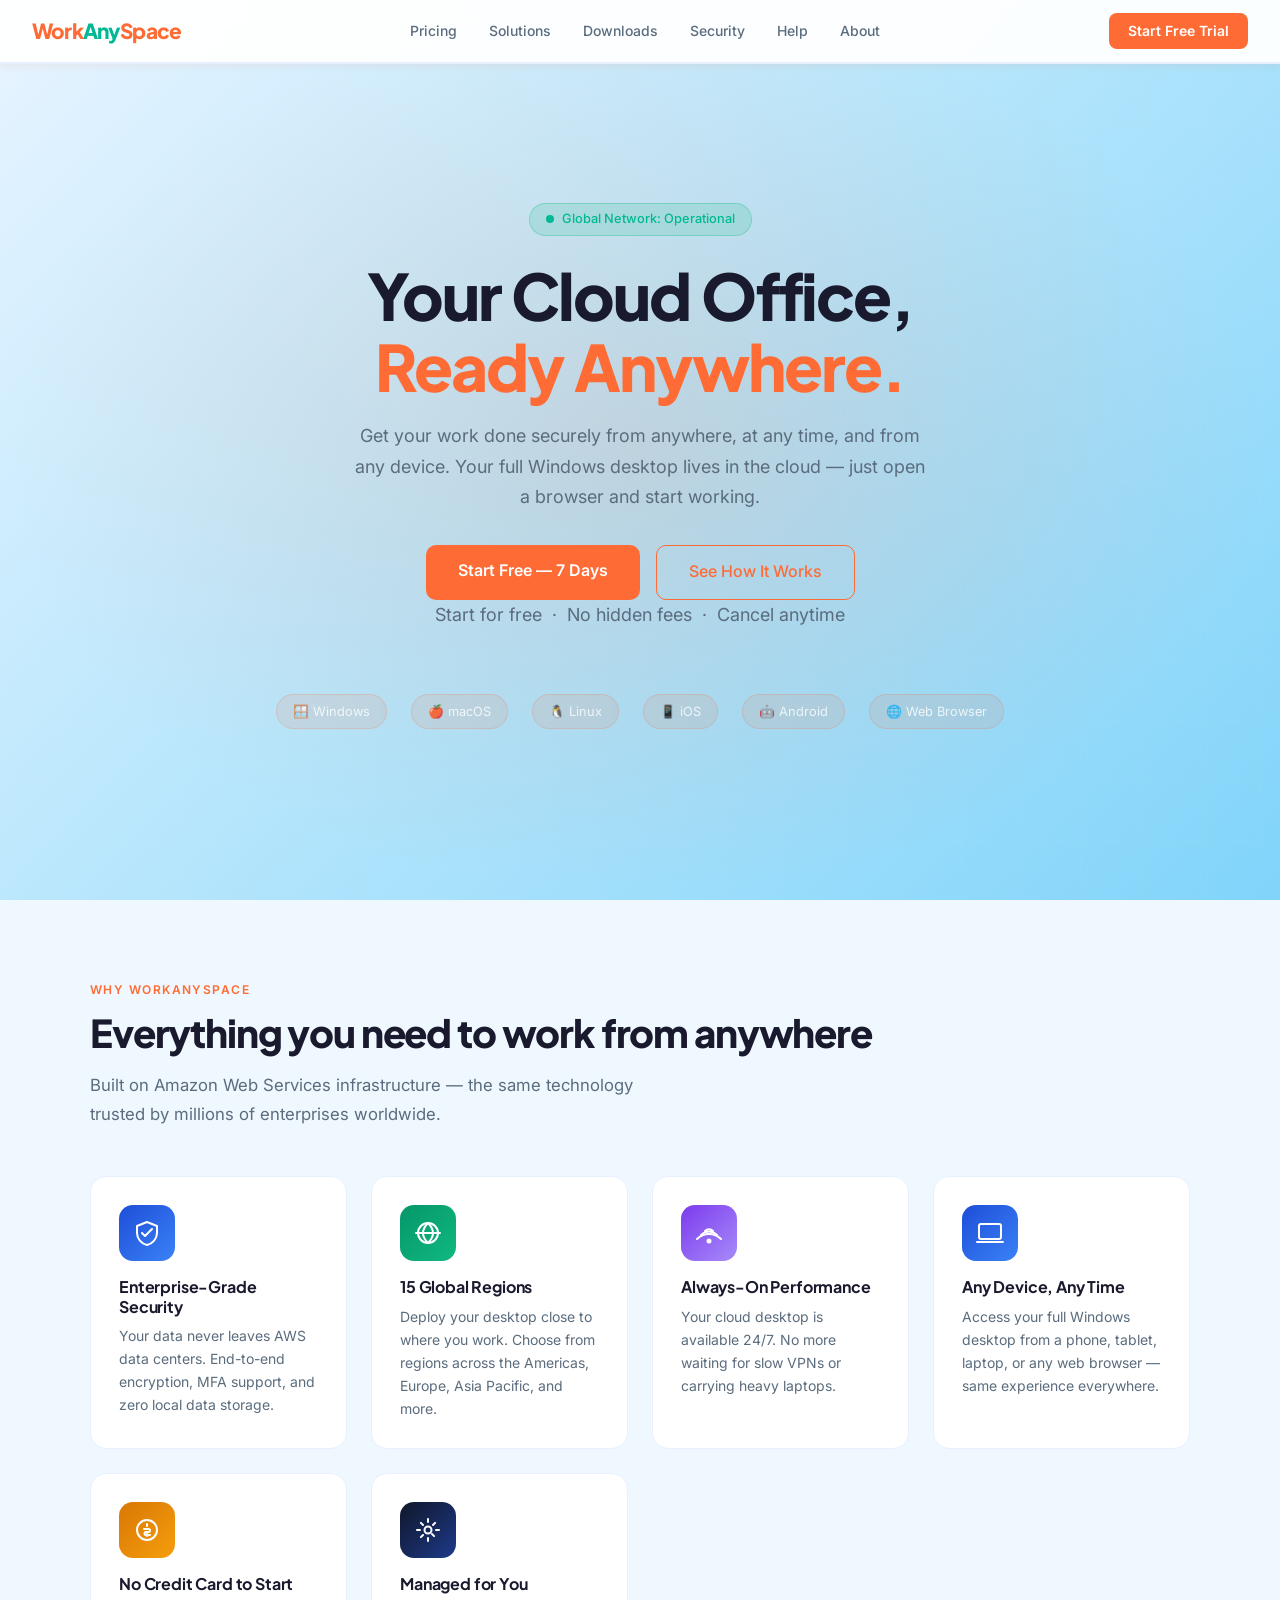
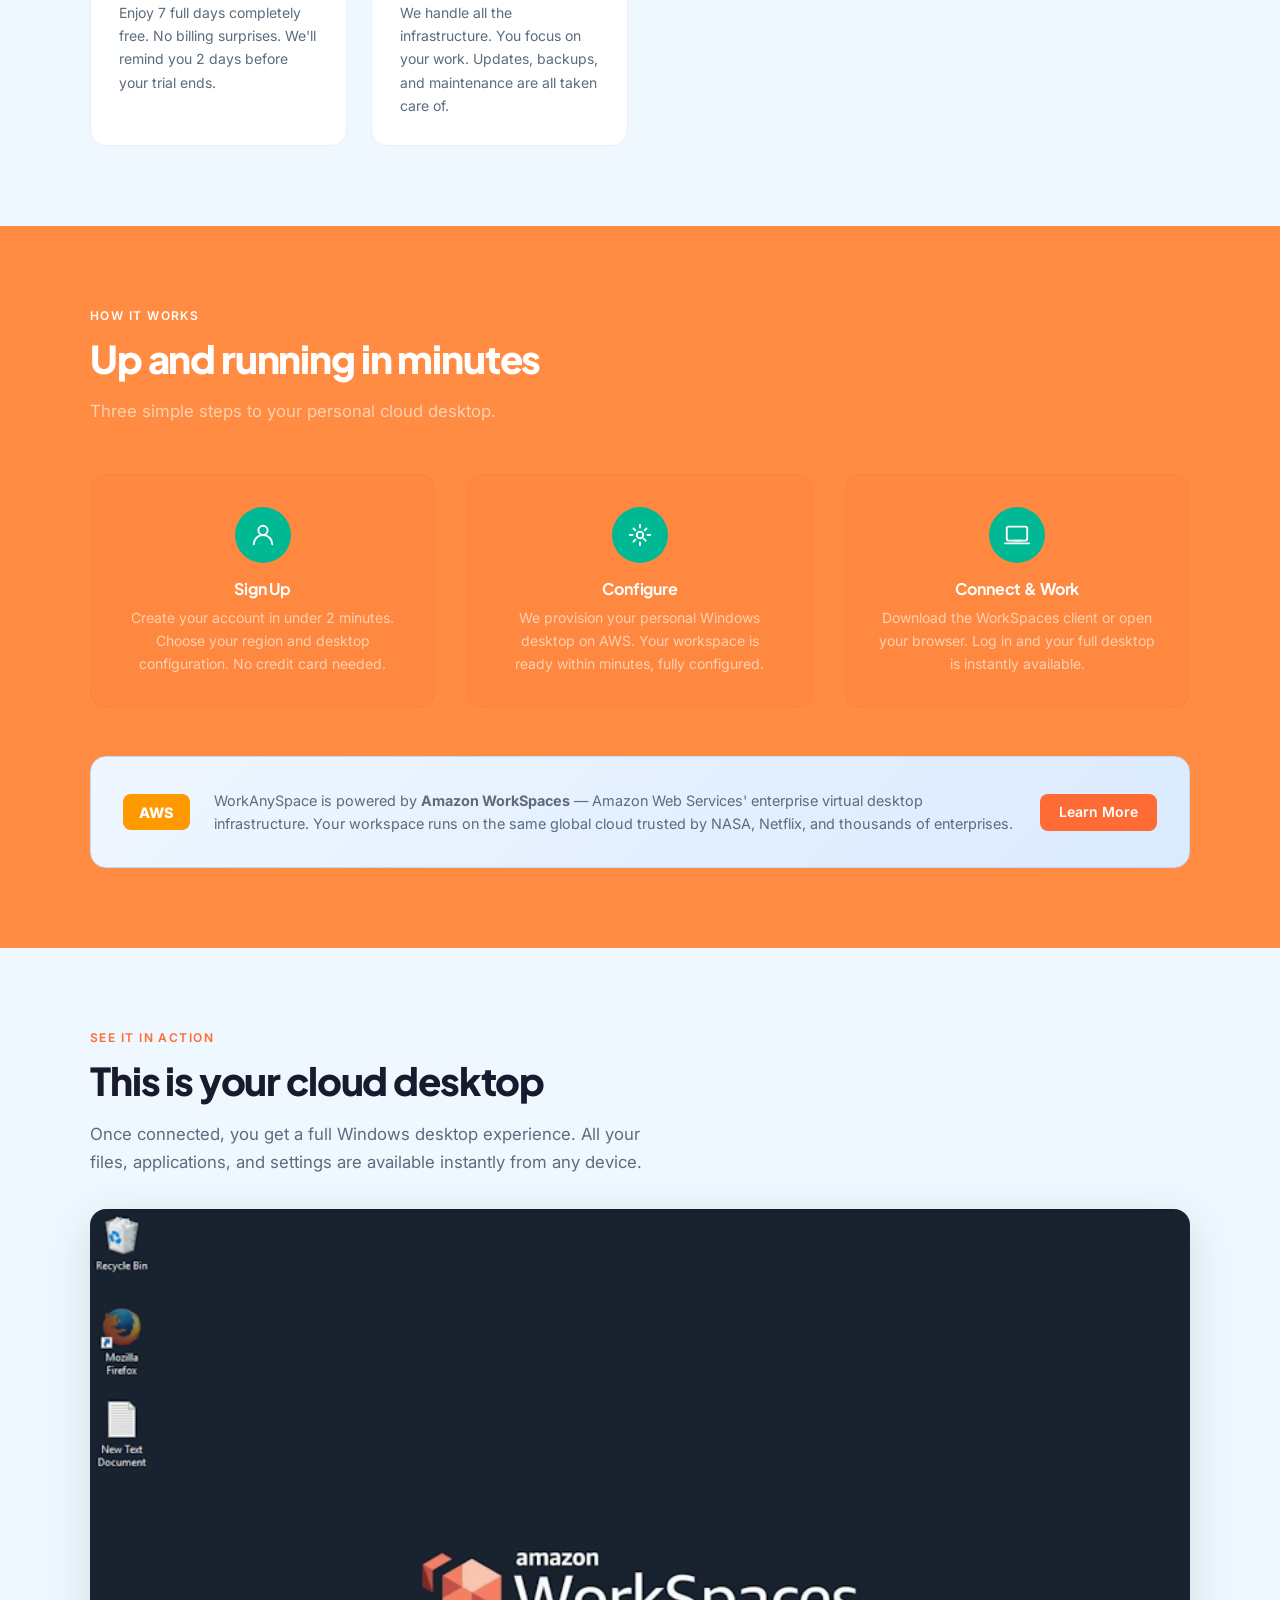
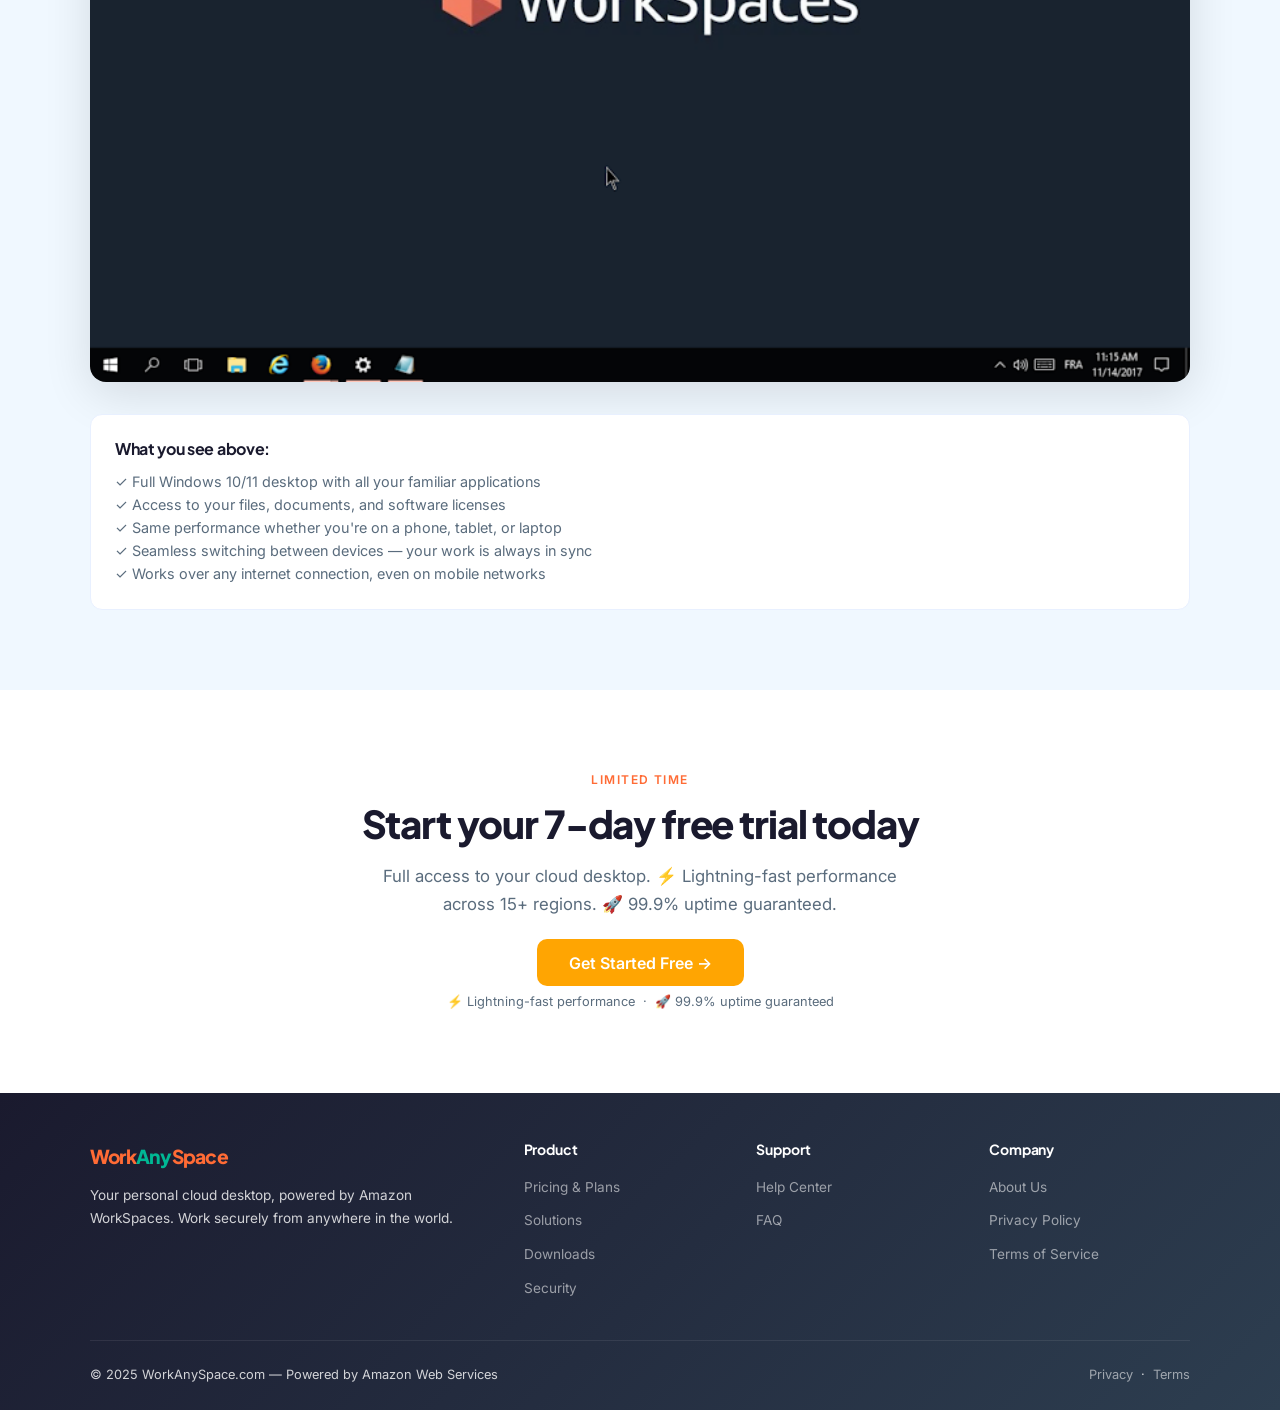
==== commit fb4a2637: "Add files via upload" ====
--- a/index.html
+++ b/index.html
@@ -110,7 +110,7 @@
       <a href="pricing.html" class="btn-primary btn-large">Start Free — 7 Days</a>
       <a href="solutions.html" class="btn-outline btn-large">See How It Works</a>
     </div>
-    <p class="free-note">No credit card required &nbsp;·&nbsp; No hidden fees &nbsp;·&nbsp; Cancel anytime</p>
+    <p class="free-note">Start for free &nbsp;·&nbsp; No hidden fees &nbsp;·&nbsp; Cancel anytime</p>
     <div class="hero-devices">
       <span class="device-pill">🪟 Windows</span>
       <span class="device-pill">🍎 macOS</span>
@@ -221,10 +221,10 @@
   <div class="section-inner">
     <div class="section-label">Limited Time</div>
     <h2 class="section-title">Start your 7-day free trial today</h2>
-    <p class="section-sub" style="margin: 0 auto 2rem;">Full access to your cloud desktop. No credit card. No commitment. We'll send you a reminder on day 5 before anything changes.</p>
+    <p class="section-sub" style="margin: 0 auto 2rem;">Full access to your cloud desktop. ⚡ Lightning-fast performance across 15+ regions. 🚀 99.9% uptime guaranteed.</p>
     <a href="pricing.html" class="btn-primary btn-large btn-orange">Get Started Free →</a>
     <p style="margin-top: 1rem; font-size: 0.8rem; color: var(--text-muted);">
-      ✉️ We send a reminder email on Day 5 &nbsp;·&nbsp; 🔒 Basic identity verification required to prevent abuse
+      ⚡ Lightning-fast performance &nbsp;·&nbsp; 🚀 99.9% uptime guaranteed
     </p>
   </div>
 </section>
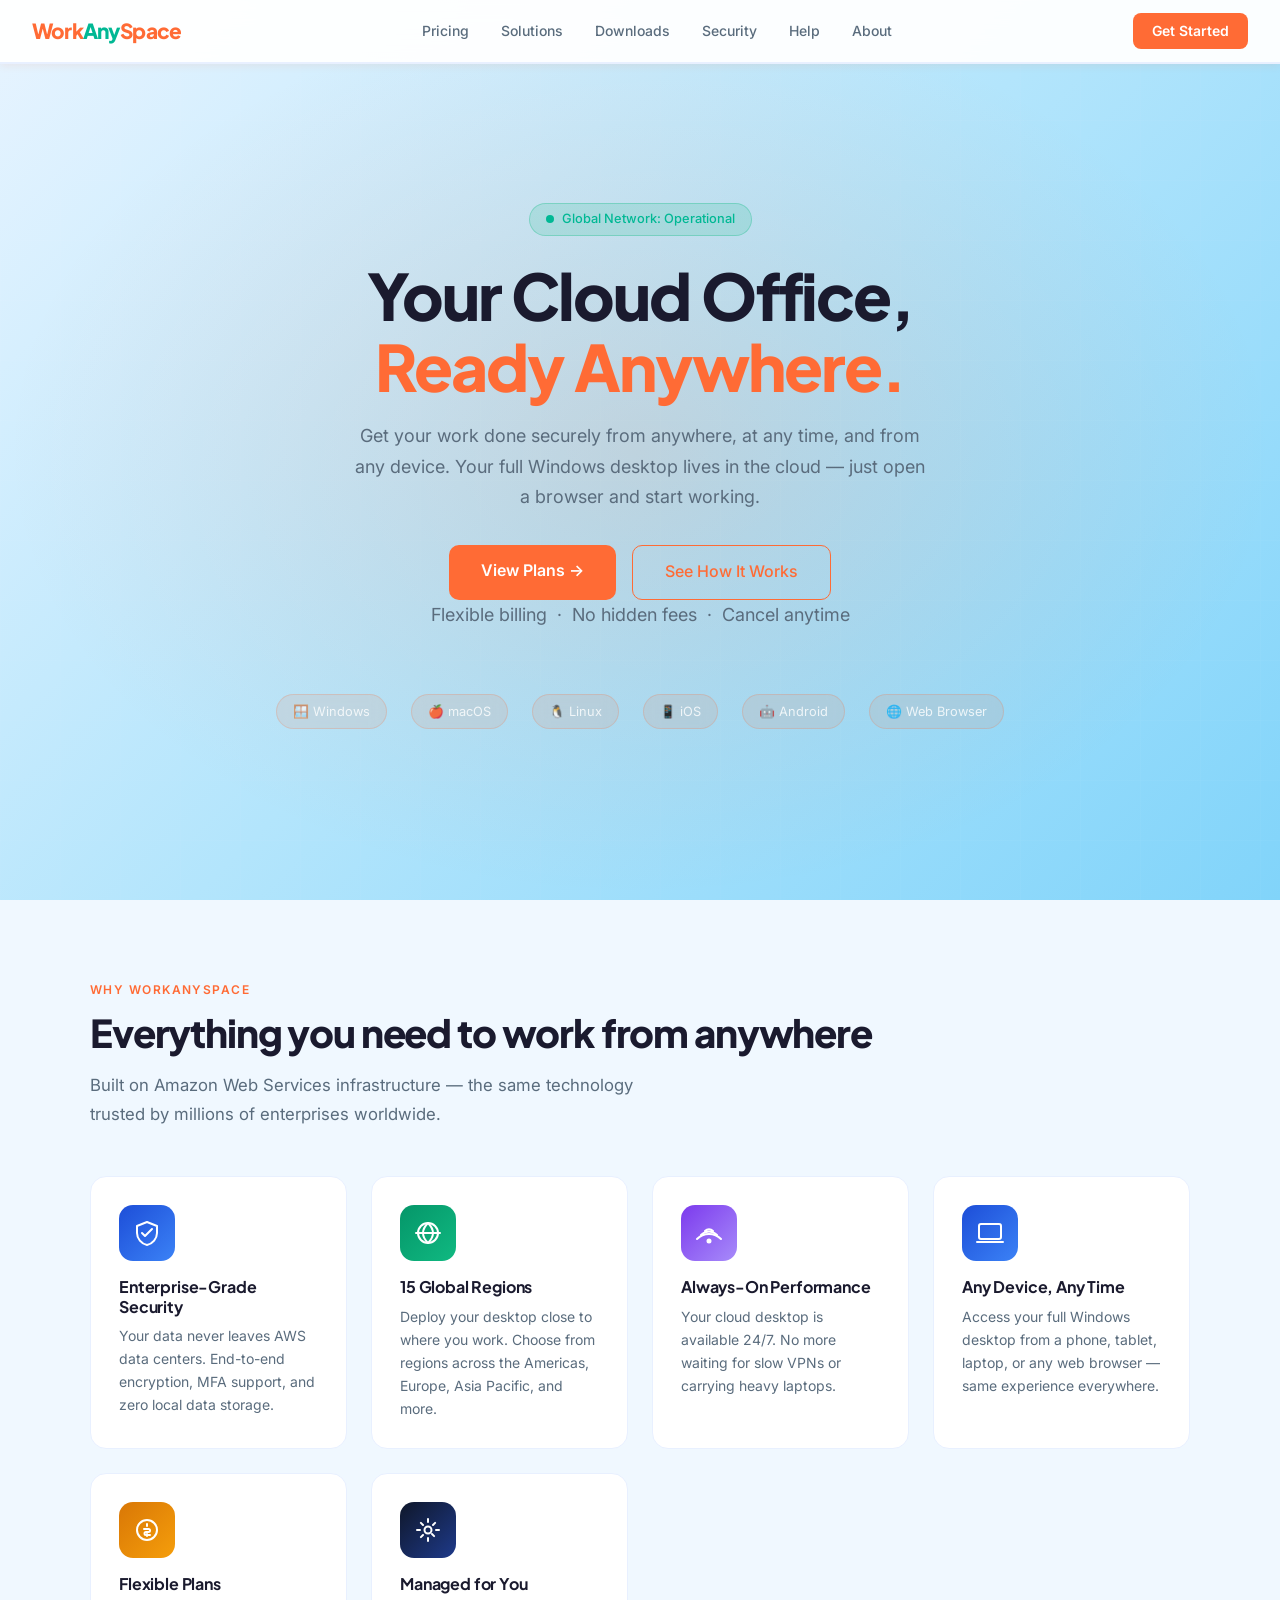
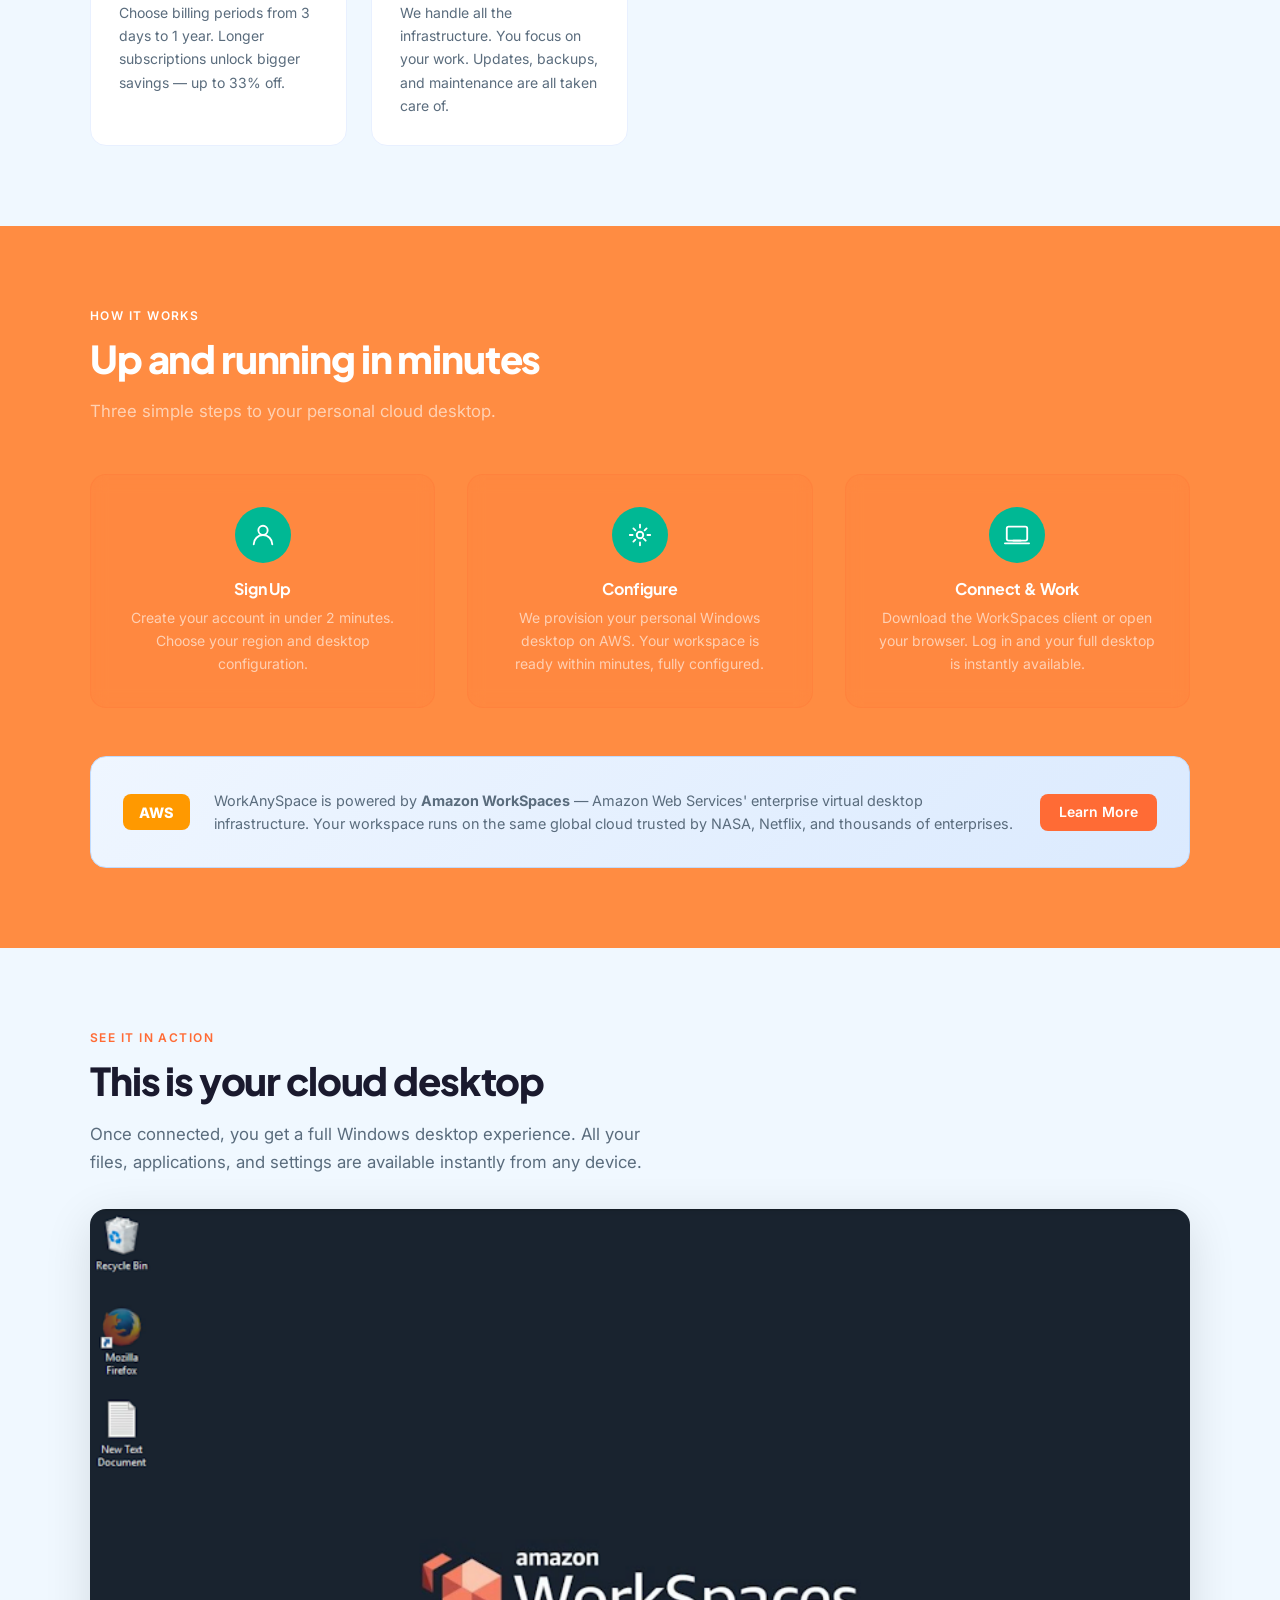
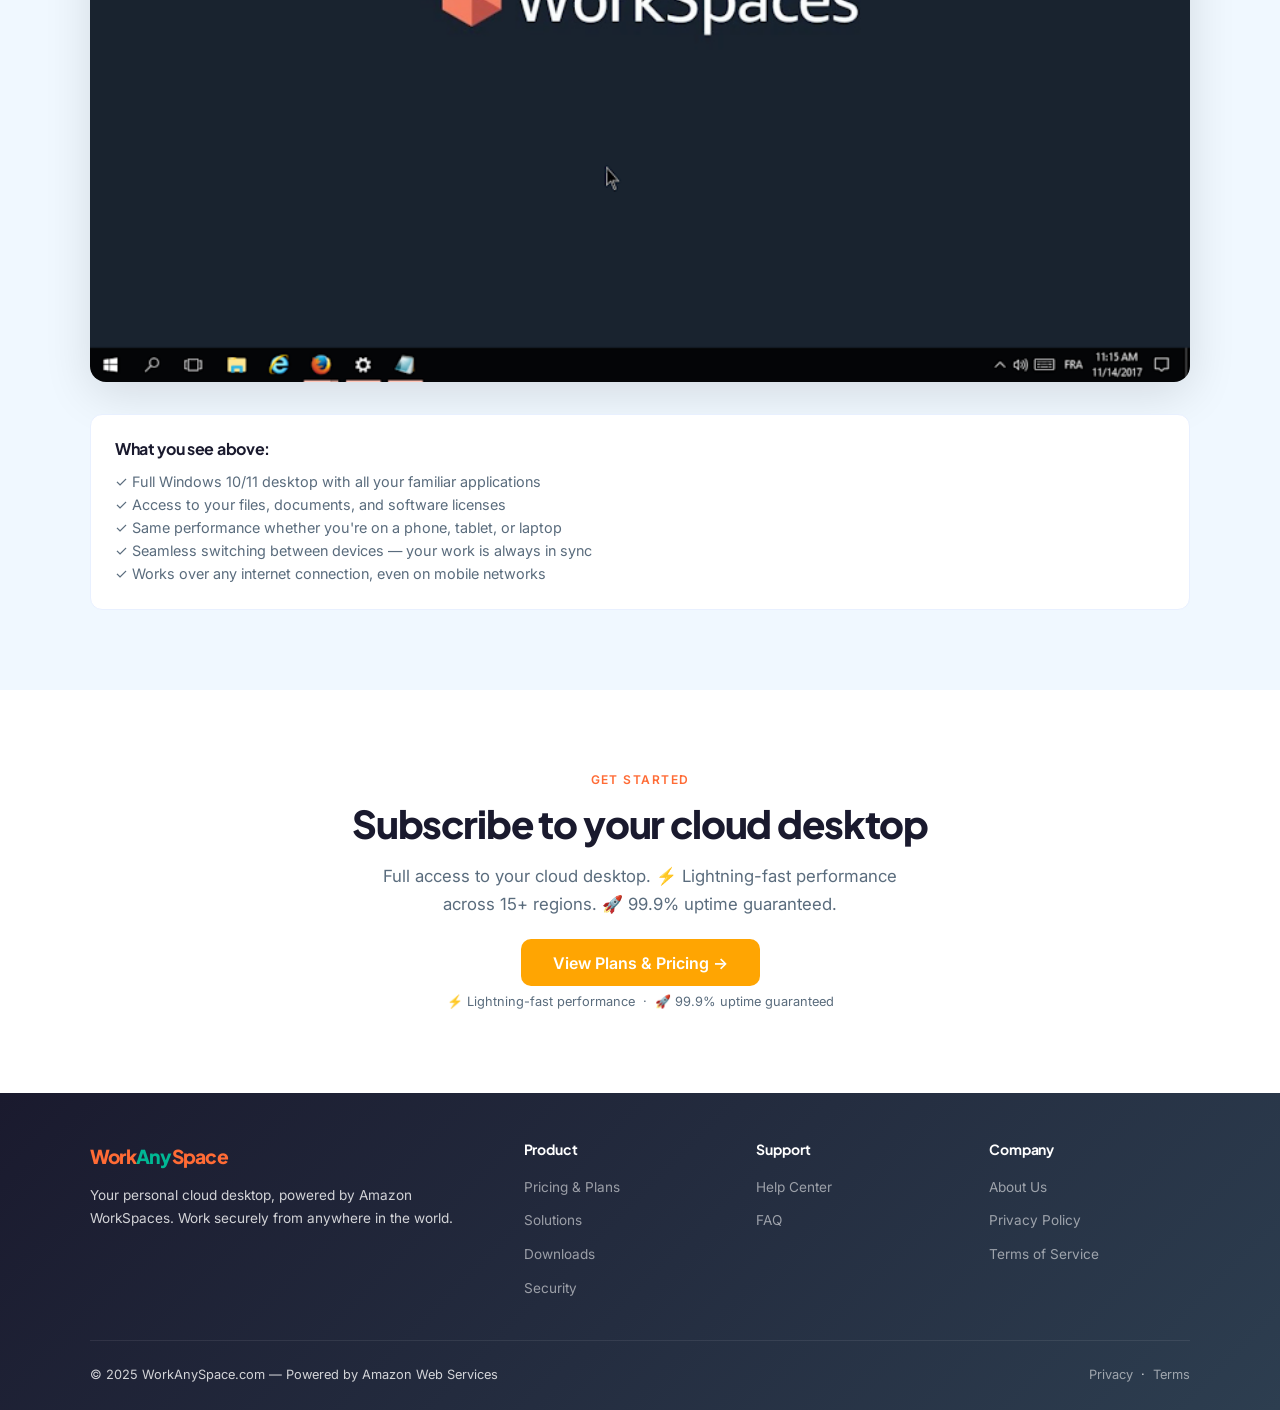
==== commit 6a7bbb18: "Add files via upload" ====
--- a/index.html
+++ b/index.html
@@ -4,7 +4,7 @@
   <meta charset="UTF-8" />
   <meta name="viewport" content="width=device-width, initial-scale=1.0" />
   <title>WorkAnySpace – Your Cloud Desktop, Anywhere</title>
-  <meta name="description" content="Get your work done securely from anywhere, at any time, on any device. Powered by Amazon WorkSpaces. Start free for 7 days." />
+  <meta name="description" content="Get your work done securely from anywhere, at any time, on any device. Powered by Amazon WorkSpaces. Plans from $25/month." />
   <link rel="canonical" href="https://www.workanyspace.com/index.html" />
   <link rel="icon" type="image/svg+xml" href="data:image/svg+xml,<svg xmlns='http://www.w3.org/2000/svg' viewBox='0 0 32 32'><rect width='32' height='32' rx='8' fill='%231D4ED8'/><text x='50%25' y='54%25' dominant-baseline='middle' text-anchor='middle' font-size='18' font-family='Arial' font-weight='bold' fill='white'>W</text></svg>" />
 
@@ -12,14 +12,14 @@
   <meta property="og:type" content="website" />
   <meta property="og:url" content="https://www.workanyspace.com/" />
   <meta property="og:title" content="WorkAnySpace – Your Cloud Desktop, Anywhere" />
-  <meta property="og:description" content="Get your work done securely from anywhere, at any time, on any device. Powered by Amazon WorkSpaces. Start free for 7 days." />
+  <meta property="og:description" content="Get your work done securely from anywhere, at any time, on any device. Powered by Amazon WorkSpaces. Plans from $25/month." />
   <meta property="og:image" content="https://www.workanyspace.com/workspace-sample.webp" />
   <meta property="og:site_name" content="WorkAnySpace" />
 
   <!-- Twitter Card -->
   <meta name="twitter:card" content="summary_large_image" />
   <meta name="twitter:title" content="WorkAnySpace – Your Cloud Desktop, Anywhere" />
-  <meta name="twitter:description" content="Get your work done securely from anywhere, at any time, on any device. Powered by Amazon WorkSpaces. Start free for 7 days." />
+  <meta name="twitter:description" content="Get your work done securely from anywhere, at any time, on any device. Powered by Amazon WorkSpaces. Plans from $25/month." />
   <meta name="twitter:image" content="https://www.workanyspace.com/workspace-sample.webp" />
 
   <!-- Structured Data: Organization + WebSite -->
@@ -62,7 +62,7 @@
           "@type": "Offer",
           "price": "0",
           "priceCurrency": "USD",
-          "description": "Free 7-day trial, no credit card required"
+          "description": "Starting from $25/month"
         }
       }
     ]
@@ -92,7 +92,7 @@
     <li><a href="about.html">About</a></li>
   </ul>
   <div class="nav-actions">
-    <a href="pricing.html" class="btn-primary">Start Free Trial</a>
+    <a href="pricing.html" class="btn-primary">Get Started</a>
   </div>
 </nav>
 
@@ -107,10 +107,10 @@
     <h1>Your Cloud Office,<br /><span>Ready Anywhere.</span></h1>
     <p>Get your work done securely from anywhere, at any time, and from any device. Your full Windows desktop lives in the cloud — just open a browser and start working.</p>
     <div class="hero-cta">
-      <a href="pricing.html" class="btn-primary btn-large">Start Free — 7 Days</a>
+      <a href="pricing.html" class="btn-primary btn-large">View Plans →</a>
       <a href="solutions.html" class="btn-outline btn-large">See How It Works</a>
     </div>
-    <p class="free-note">Start for free &nbsp;·&nbsp; No hidden fees &nbsp;·&nbsp; Cancel anytime</p>
+    <p class="free-note">Flexible billing &nbsp;·&nbsp; No hidden fees &nbsp;·&nbsp; Cancel anytime</p>
     <div class="hero-devices">
       <span class="device-pill">🪟 Windows</span>
       <span class="device-pill">🍎 macOS</span>
@@ -151,8 +151,8 @@
       </div>
       <div class="feature-card">
         <div class="feature-icon icon icon-orange"><svg viewBox="0 0 28 28" fill="none" stroke="#fff" stroke-width="2" stroke-linecap="round" stroke-linejoin="round"><circle cx="14" cy="14" r="10"/><path d="M14 8v2m0 8v2m-3-7h4.5a1.5 1.5 0 010 3H13a1.5 1.5 0 000 3H17"/></svg></div>
-        <h3>No Credit Card to Start</h3>
-        <p>Enjoy 7 full days completely free. No billing surprises. We'll remind you 2 days before your trial ends.</p>
+        <h3>Flexible Plans</h3>
+        <p>Choose billing periods from 3 days to 1 year. Longer subscriptions unlock bigger savings — up to 33% off.</p>
       </div>
       <div class="feature-card">
         <div class="feature-icon icon icon-dark"><svg viewBox="0 0 28 28" fill="none" stroke="#fff" stroke-width="2" stroke-linecap="round" stroke-linejoin="round"><circle cx="14" cy="14" r="3.5"/><path d="M14 3v3m0 16v3M3 14h3m16 0h3m-3.9-7.1-2.1 2.1M9 19l-2.1 2.1M20.1 20.1 18 18M9 9 6.9 6.9"/></svg></div>
@@ -173,7 +173,7 @@
       <div class="step-card">
         <div class="step-num"><svg viewBox="0 0 28 28" fill="none" stroke="#fff" stroke-width="2" stroke-linecap="round" stroke-linejoin="round" width="26" height="26"><circle cx="14" cy="9" r="5"/><path d="M4 24c0-5.5 4.5-10 10-10s10 4.5 10 10"/></svg></div>
         <h3>Sign Up</h3>
-        <p>Create your account in under 2 minutes. Choose your region and desktop configuration. No credit card needed.</p>
+        <p>Create your account in under 2 minutes. Choose your region and desktop configuration.</p>
       </div>
       <div class="step-card">
         <div class="step-num"><svg viewBox="0 0 28 28" fill="none" stroke="#fff" stroke-width="2" stroke-linecap="round" stroke-linejoin="round" width="26" height="26"><circle cx="14" cy="14" r="3.5"/><path d="M14 3v3m0 16v3M3 14h3m16 0h3m-3.9-7.1-2.1 2.1M9 19l-2.1 2.1M20.1 20.1 18 18M9 9 6.9 6.9"/></svg></div>
@@ -219,10 +219,10 @@
 <!-- TRIAL CTA -->
 <section style="background: var(--bg-white); text-align: center;">
   <div class="section-inner">
-    <div class="section-label">Limited Time</div>
-    <h2 class="section-title">Start your 7-day free trial today</h2>
+    <div class="section-label">Get Started</div>
+    <h2 class="section-title">Subscribe to your cloud desktop</h2>
     <p class="section-sub" style="margin: 0 auto 2rem;">Full access to your cloud desktop. ⚡ Lightning-fast performance across 15+ regions. 🚀 99.9% uptime guaranteed.</p>
-    <a href="pricing.html" class="btn-primary btn-large btn-orange">Get Started Free →</a>
+    <a href="pricing.html" class="btn-primary btn-large btn-orange">View Plans & Pricing →</a>
     <p style="margin-top: 1rem; font-size: 0.8rem; color: var(--text-muted);">
       ⚡ Lightning-fast performance &nbsp;·&nbsp; 🚀 99.9% uptime guaranteed
     </p>
